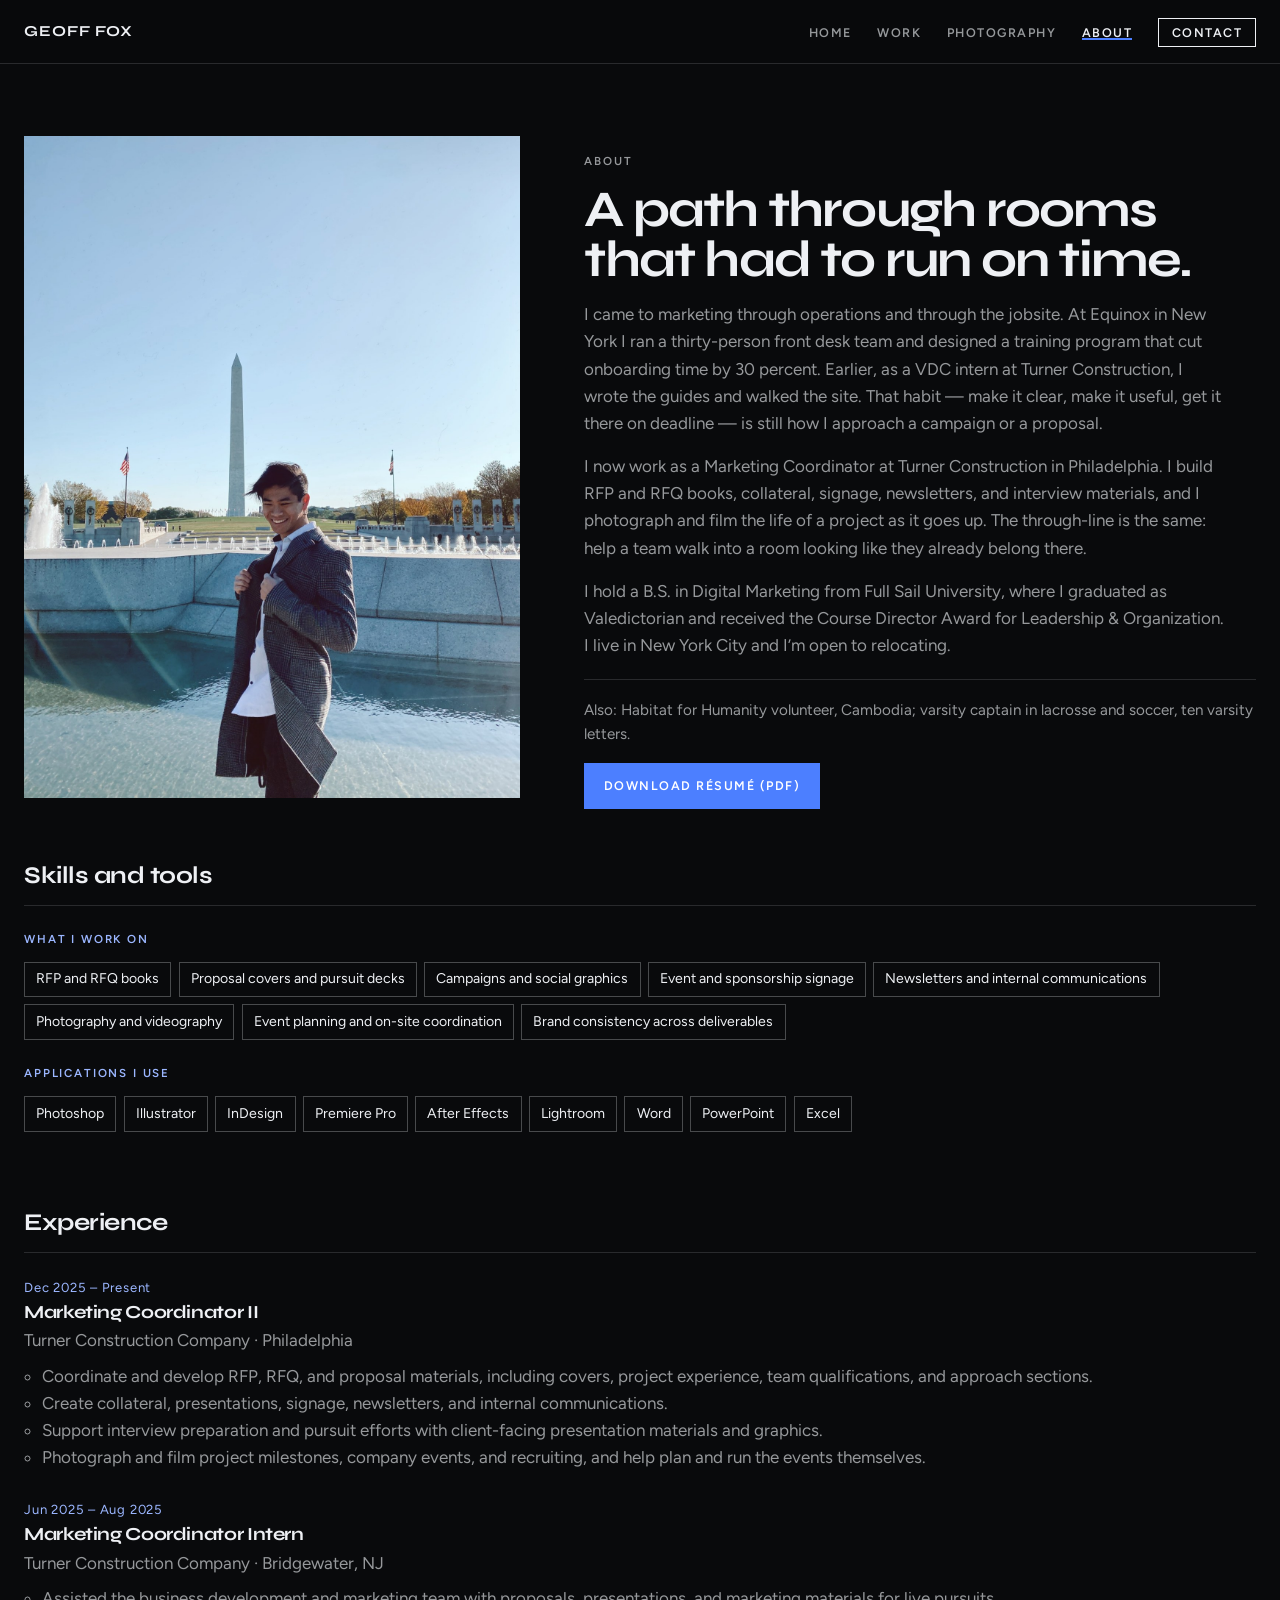
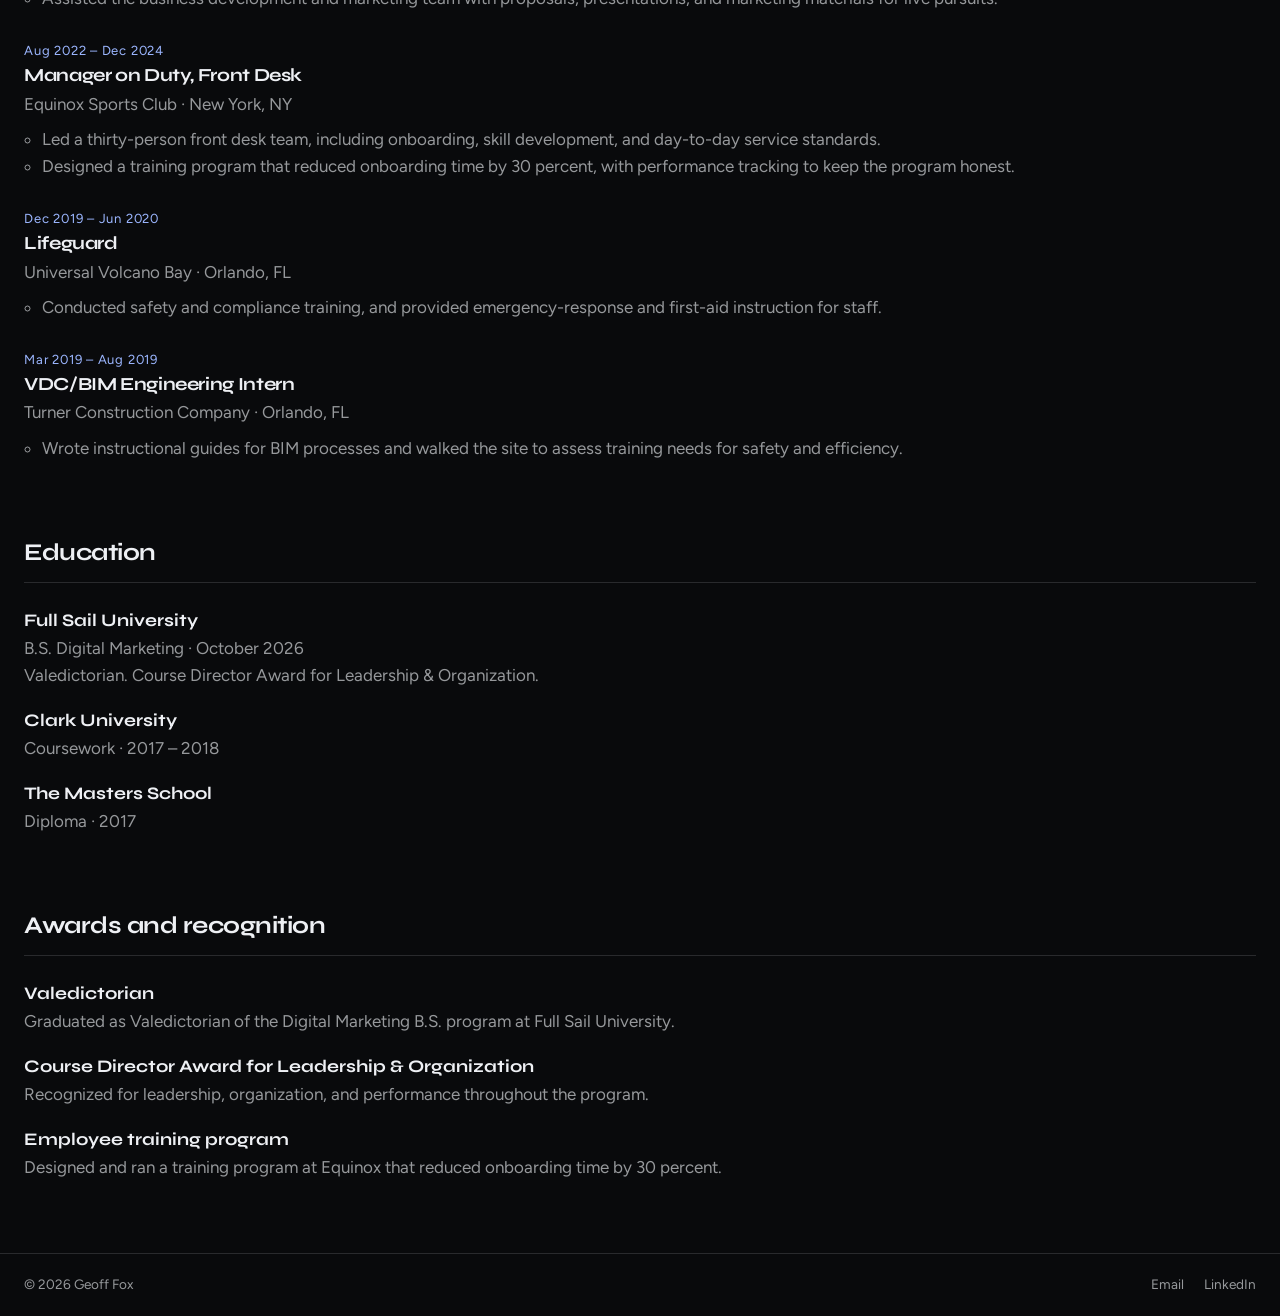
==== about.html @ 32b256e1 "Launch portfolio" ====
<!DOCTYPE html>
<html lang="en">
<head>
  <meta charset="UTF-8">
  <meta name="viewport" content="width=device-width, initial-scale=1.0">
  <meta name="author" content="Geoff Fox">
  <meta name="theme-color" content="#090A0C">
  <meta property="og:type" content="website">
  <meta property="og:image" content="assets/og-image.png">
  <meta property="og:image:width" content="1200">
  <meta property="og:image:height" content="627">
  <meta property="og:locale" content="en_US">
  <meta name="twitter:card" content="summary_large_image">
  <meta name="twitter:image" content="assets/og-image.png">
  <link rel="icon" href="favicon.svg" type="image/svg+xml">
  <link rel="preconnect" href="https://fonts.googleapis.com">
  <link rel="preconnect" href="https://fonts.gstatic.com" crossorigin>
  <link href="https://fonts.googleapis.com/css2?family=Figtree:ital,wght@0,400;0,500;0,600;1,400&family=Syne:wght@500;600;700;800&display=swap" rel="stylesheet">
  <link rel="stylesheet" href="styles.css">
  <title>About — Geoff Fox</title>
  <meta name="description" content="Bio, experience, education, and tools — Geoff Fox, a marketing and brand strategist in New York City, open to relocation.">
  <meta property="og:title" content="About — Geoff Fox">
  <meta property="og:description" content="Bio, experience, education, and tools — Geoff Fox, a marketing and brand strategist in New York City, open to relocation.">
  <meta name="twitter:title" content="About — Geoff Fox">
  <meta name="twitter:description" content="Bio, experience, education, and tools — Geoff Fox, a marketing and brand strategist in New York City, open to relocation.">
</head>
<body data-page="about">
  <a class="skip-link" href="#content">Skip to content</a>
  <header class="mast">
    <nav class="mast__nav" aria-label="Primary">
      <a class="mast__mark" href="index.html">Geoff Fox</a>
      <button class="mast__toggle" type="button" aria-expanded="false" aria-controls="mast-menu" aria-label="Open menu">
        <span></span><span></span>
      </button>
      <ul class="mast__list" id="mast-menu">
        <li><a href="index.html">Home</a></li>
        <li><a href="work.html">Work</a></li>
        <li><a href="photography.html">Photography</a></li>
        <li><a href="about.html" aria-current="page">About</a></li>
        <li><a href="contact.html" class="mast__write">Contact</a></li>
      </ul>
    </nav>
  </header>

  <main id="content">
    <div class="wrap">
      <div class="about__grid" style="padding-top: 4.5rem;">
        <figure class="about__photo reveal">
          <img src="assets/images/geoff-fox-portrait.jpg" alt="Geoff Fox, standing outdoors in a gray coat, smiling in front of the Washington Monument." width="1350" height="1800">
        </figure>
        <div class="about__copy reveal">
          <p class="kicker">About</p>
          <h1>A path through rooms that had to run on time.</h1>
          <p>I came to marketing through operations and through the jobsite. At Equinox in New York I ran a thirty-person front desk team and designed a training program that cut onboarding time by 30 percent. Earlier, as a VDC intern at Turner Construction, I wrote the guides and walked the site. That habit — make it clear, make it useful, get it there on deadline — is still how I approach a campaign or a proposal.</p>
          <p>I now work as a Marketing Coordinator at Turner Construction in Philadelphia. I build RFP and RFQ books, collateral, signage, newsletters, and interview materials, and I photograph and film the life of a project as it goes up. The through-line is the same: help a team walk into a room looking like they already belong there.</p>
          <p>I hold a B.S. in Digital Marketing from Full Sail University, where I graduated as Valedictorian and received the Course Director Award for Leadership &amp; Organization. I live in New York City and I’m open to relocating.</p>
          <ul class="about__aside">
            <li>Also: Habitat for Humanity volunteer, Cambodia; varsity captain in lacrosse and soccer, ten varsity letters.</li>
          </ul>
          <p class="resume-link"><a class="btn btn--solid" href="assets/Geoff-Fox-Resume.pdf" download>Download résumé (PDF)</a></p>
        </div>
      </div>

      <section class="section-block reveal" aria-labelledby="skills-title">
        <h2 id="skills-title">Skills and tools</h2>
        <div id="skills-root" class="skills"></div>
        <div id="tools-root" class="tools" style="margin-top:1.5rem"></div>
      </section>

      <section class="section-block reveal" aria-labelledby="experience-title">
        <h2 id="experience-title">Experience</h2>
        <ol id="experience-root" class="timeline"></ol>
      </section>

      <section class="section-block reveal" aria-labelledby="education-title">
        <h2 id="education-title">Education</h2>
        <ul id="education-root" class="edu-list"></ul>
      </section>

      <section class="section-block reveal" aria-labelledby="awards-title">
        <h2 id="awards-title">Awards and recognition</h2>
        <ul id="awards-root" class="award-list"></ul>
      </section>
    </div>
  </main>

  <footer class="colophon">
    <div class="wrap colophon__row">
      <p>© <span data-year>2026</span> Geoff Fox</p>
      <ul>
        <li><a href="mailto:Foxgeoffbusiness@gmail.com">Email</a></li>
        <li><a href="https://www.linkedin.com/in/geoffrey-fox/" target="_blank" rel="noopener noreferrer">LinkedIn</a></li>
      </ul>
    </div>
  </footer>
  <script src="data.js"></script>
  <script src="site.js"></script>
</body>
</html>
---- styles.css ----
/* Geoff Fox — portfolio v2. Cool gallery dark, Syne + Figtree, cobalt signal. */

:root {
  --void: #090a0c;
  --void-2: #12141a;
  --paper: #eef0f4;
  --paper-dim: rgba(238, 240, 244, 0.62);
  --line: rgba(238, 240, 244, 0.14);
  --line-strong: rgba(238, 240, 244, 0.28);
  --signal: #4c7fff;
  --signal-soft: #9bb6ff;
  --mast-h: 4rem;
  --wrap: 78rem;
  --font-display: "Syne", "Futura", "Trebuchet MS", sans-serif;
  --font-body: "Figtree", "Segoe UI", sans-serif;
  --ease: cubic-bezier(0.22, 1, 0.36, 1);
}

*, *::before, *::after { box-sizing: border-box; margin: 0; padding: 0; }

html {
  scroll-behavior: smooth;
  scroll-padding-top: calc(var(--mast-h) + 0.75rem);
}

body {
  font-family: var(--font-body);
  font-size: 1.0625rem;
  line-height: 1.6;
  color: var(--paper);
  background: var(--void);
  -webkit-font-smoothing: antialiased;
  text-rendering: optimizeLegibility;
  min-height: 100svh;
  display: flex;
  flex-direction: column;
  animation: page-in 0.45s var(--ease) both;
}

main { flex: 1 1 auto; }

@keyframes page-in {
  from { opacity: 0; transform: translateY(8px); }
  to { opacity: 1; transform: none; }
}
html.is-leaving body {
  animation: page-out 0.22s var(--ease) both;
}
@keyframes page-out {
  from { opacity: 1; }
  to { opacity: 0; }
}

img { max-width: 100%; display: block; }
html, body { overflow-x: hidden; }
a { color: inherit; text-underline-offset: 0.18em; }
a:hover { color: var(--signal-soft); }
:focus-visible { outline: 2px solid var(--signal); outline-offset: 3px; }
button, input { font: inherit; color: inherit; }

.skip-link {
  position: absolute;
  left: 1rem;
  top: -4rem;
  z-index: 1000;
  background: var(--paper);
  color: var(--void);
  padding: 0.6rem 1rem;
}
.skip-link:focus { top: 1rem; color: var(--void); }

.wrap {
  width: min(calc(100% - 3rem), var(--wrap));
  margin: 0 auto;
}

/* Masthead */
.mast {
  position: sticky;
  top: 0;
  z-index: 50;
  height: var(--mast-h);
  background: color-mix(in srgb, var(--void) 86%, transparent);
  backdrop-filter: blur(14px);
  -webkit-backdrop-filter: blur(14px);
  border-bottom: 1px solid var(--line);
}
.mast--over-hero {
  position: absolute;
  left: 0; right: 0;
  background: linear-gradient(to bottom, rgba(9,10,12,0.55), transparent);
  border-bottom-color: transparent;
  backdrop-filter: none;
}

.mast__nav {
  width: min(calc(100% - 3rem), var(--wrap));
  margin: 0 auto;
  height: 100%;
  display: flex;
  align-items: center;
  justify-content: space-between;
  gap: 1rem;
}
.mast__mark {
  font-family: var(--font-display);
  font-weight: 700;
  font-size: 0.95rem;
  letter-spacing: 0.06em;
  text-transform: uppercase;
  text-decoration: none;
}
.mast__list {
  display: flex;
  align-items: center;
  gap: 1.6rem;
  list-style: none;
}
.mast__list a {
  text-decoration: none;
  font-size: 0.78rem;
  font-weight: 600;
  letter-spacing: 0.12em;
  text-transform: uppercase;
  color: var(--paper-dim);
}
.mast__list a:hover,
.mast__list a[aria-current="page"] { color: var(--paper); }
.mast__list a[aria-current="page"] { box-shadow: inset 0 -2px 0 var(--signal); }
.mast__write {
  padding: 0.4rem 0.8rem;
  border: 1px solid var(--paper);
  color: var(--paper) !important;
  box-shadow: none !important;
}
.mast__write:hover,
.mast__write[aria-current="page"] {
  background: var(--paper);
  color: var(--void) !important;
}

.mast__toggle {
  display: none;
  width: 2.5rem;
  height: 2.5rem;
  border: 0;
  background: transparent;
  cursor: pointer;
}
.mast__toggle span {
  display: block;
  width: 1.2rem;
  height: 1.5px;
  background: var(--paper);
  margin: 6px auto;
  transition: transform 0.3s var(--ease);
}
.mast__nav.is-open .mast__toggle span:first-child { transform: translateY(3.75px) rotate(45deg); }
.mast__nav.is-open .mast__toggle span:last-child { transform: translateY(-3.75px) rotate(-45deg); }

/* Buttons */
.btn {
  display: inline-flex;
  align-items: center;
  justify-content: center;
  gap: 0.4rem;
  padding: 0.75rem 1.15rem;
  border: 1px solid var(--line-strong);
  text-decoration: none;
  font-size: 0.78rem;
  font-weight: 600;
  letter-spacing: 0.12em;
  text-transform: uppercase;
  cursor: pointer;
  background: transparent;
  color: var(--paper);
}
.btn--solid { background: var(--signal); color: #fff; border-color: var(--signal); }
.btn--solid:hover { background: #3a6af0; color: #fff; }
.btn--line:hover { background: var(--paper); color: var(--void); }

/* Type */
.kicker {
  font-size: 0.72rem;
  font-weight: 600;
  letter-spacing: 0.16em;
  text-transform: uppercase;
  color: var(--signal-soft);
  margin-bottom: 0.9rem;
}
.page-head { padding: 4.5rem 0 3rem; max-width: 42rem; }
.page-head h1,
.hero__copy h1,
.about__copy h1,
.write h1 {
  font-family: var(--font-display);
  font-weight: 700;
  letter-spacing: -0.035em;
  line-height: 0.98;
}
.page-head h1 { font-size: clamp(2.2rem, 4.5vw, 3.6rem); }
.lede {
  margin-top: 1rem;
  color: var(--paper-dim);
  font-size: 1.08rem;
  max-width: 38rem;
}

/* Home hero — typography and portrait never overlap */
.hero {
  position: relative;
  min-height: 100svh;
  overflow: hidden;
  background: var(--void);
  isolation: isolate;
}
.hero__field {
  position: absolute;
  inset: 0;
  z-index: 1;
  overflow: hidden;
  pointer-events: none;
}
.hero__glow {
  position: absolute;
  right: 8%;
  top: 8%;
  width: min(58vw, 46rem);
  height: min(80vh, 48rem);
  background:
    radial-gradient(ellipse at 55% 40%, rgba(76, 127, 255, 0.22), transparent 62%),
    radial-gradient(ellipse at 70% 80%, rgba(76, 127, 255, 0.08), transparent 55%);
  filter: blur(8px);
  z-index: 0;
}
.hero__canvas {
  position: absolute;
  inset: 0;
  width: 100%;
  height: 100%;
  z-index: 1;
  pointer-events: none;
}
.hero__type {
  position: absolute;
  inset: 0;
  z-index: 2;
  pointer-events: none;
  will-change: transform;
}
.hero__wordmark {
  position: absolute;
  left: 50%;
  right: 2.75rem;
  top: 45%;
  transform: translateY(-50%);
  display: flex;
  flex-direction: column;
  align-items: stretch;
  font-family: var(--font-display);
  font-weight: 800;
  /* 5.82em is the measured width of "GEOFF" in Syne 800 at -0.05em */
  font-size: calc((50vw - 2.75rem) / 5.82);
  line-height: 0.76;
  letter-spacing: -0.05em;
  color: rgba(238, 240, 244, 0.94);
  text-transform: uppercase;
  user-select: none;
  white-space: nowrap;
}
.hero__wordmark > span { display: block; width: 100%; }
.hero__wordmark > .hero__fox {
  display: grid;
  grid-template-columns: auto 1fr auto;
  width: 100%;
  letter-spacing: 0;
}
.hero__fox span:nth-child(2) { justify-self: center; }
.hero__marquee {
  position: absolute;
  left: 50%;
  right: -2%;
  top: 71%;
  overflow: hidden;
  font-family: var(--font-display);
  font-weight: 800;
  font-size: clamp(2.2rem, 5.8vw, 5.2rem);
  letter-spacing: 0.12em;
  line-height: 1;
  color: rgba(155, 182, 255, 0.42);
  text-transform: uppercase;
  user-select: none;
}
.hero__marquee-track {
  display: flex;
  align-items: center;
  gap: 0.7em;
  width: max-content;
  animation: hero-marquee 68s linear infinite;
}
.hero__dot { color: rgba(76, 127, 255, 0.7); }
@keyframes hero-marquee {
  from { transform: translateX(0); }
  to { transform: translateX(-50%); }
}
.hero__field::after {
  content: "";
  position: absolute;
  left: 0; right: 0; bottom: 0;
  height: 4.25rem;
  background: linear-gradient(to bottom, transparent 0%, rgba(9, 10, 12, 0.55) 70%, var(--void) 100%);
  z-index: 5;
  pointer-events: none;
}
.hero__subject {
  position: absolute;
  left: calc(50% + (50vw - 2.75rem) / 2);
  right: auto;
  bottom: 0;
  height: 92%;
  transform: translateX(-50%);
  z-index: 3;
  pointer-events: none;
  perspective: 1200px;
}
.hero__subject-shift {
  height: 100%;
  will-change: transform;
  transform-origin: 50% 80%;
}
.hero__subject img {
  height: 100%;
  width: auto;
  max-width: none;
  display: block;
  filter: drop-shadow(0 28px 50px rgba(0, 0, 0, 0.55));
  user-select: none;
  -webkit-user-drag: none;
}
.hero__copy {
  position: relative;
  z-index: 4;
  display: flex;
  flex-direction: column;
  justify-content: center;
  min-height: 100svh;
  padding: calc(var(--mast-h) + 2.5rem) 2rem 4rem max(1.5rem, calc((100vw - var(--wrap)) / 2));
  max-width: 40rem;
  width: min(40rem, 46vw);
}
.hero__copy::before {
  content: "";
  position: absolute;
  inset: 12% -2rem 12% -3rem;
  background: radial-gradient(ellipse at 20% 48%, rgba(9, 10, 12, 0.88), rgba(9, 10, 12, 0.45) 48%, transparent 74%);
  z-index: -1;
  pointer-events: none;
}
.hero__name {
  font-size: 0.72rem;
  font-weight: 600;
  letter-spacing: 0.18em;
  text-transform: uppercase;
  color: var(--signal-soft);
  margin-bottom: 1.15rem;
}
.hero__copy h1 {
  font-size: clamp(2.5rem, 5.2vw, 4.4rem);
  margin-bottom: 1.1rem;
  text-wrap: balance;
}
.hero__role {
  color: var(--paper-dim);
  font-size: 1.05rem;
  margin-bottom: 0.35rem;
}
.hero__where { color: var(--paper-dim); }
.hero__actions { display: flex; flex-wrap: wrap; gap: 0.75rem; margin-top: 1.6rem; }
.hero__hint {
  margin-top: 1.25rem;
  font-size: 0.72rem;
  letter-spacing: 0.12em;
  text-transform: uppercase;
  color: var(--paper-dim);
}
.hero.is-static .hero__canvas { display: none; }
.hero.is-static .hero__hint { display: none; }
.hero.is-static .hero__marquee-track,
.hero.is-static .hero__subject-shift,
.hero.is-static .hero__type {
  animation: none;
  transform: none;
}

/* Intro + featured */
.band { padding: 5rem 0 5.5rem; }
.band--alt { background: var(--void-2); }
.band__head { max-width: 40rem; margin-bottom: 2.5rem; }
.band__head h2 {
  font-family: var(--font-display);
  font-weight: 700;
  font-size: clamp(1.8rem, 3.4vw, 2.7rem);
  letter-spacing: -0.03em;
  line-height: 1.05;
}
.feature-grid {
  display: grid;
  grid-template-columns: repeat(3, minmax(0, 1fr));
  gap: 1.5rem 1.15rem;
}
.feature-grid,
.work-grid,
.work-grid[data-set="floor"],
.work-grid[data-set="circulation"],
.work-grid[data-set="shortlist"] { align-items: start; }
.feature-grid .piece__frame,
.work-grid .piece__frame,
.work-grid[data-set="floor"] .piece__frame,
.work-grid[data-set="circulation"] .piece__frame,
.work-grid[data-set="shortlist"] .piece__frame {
  aspect-ratio: auto;
  background: #111;
}
.feature-grid .piece__frame img,
.work-grid .piece__frame img {
  width: 100%;
  height: auto;
  max-height: 42rem;
  object-fit: contain;
}
.band__more { margin-top: 2.25rem; }

/* Work filters + grid */
.filters {
  display: flex;
  flex-wrap: wrap;
  gap: 0.5rem;
  margin: 0 0 2.25rem;
}
.filter {
  padding: 0.5rem 0.9rem;
  border: 1px solid var(--line);
  background: transparent;
  color: var(--paper-dim);
  font-size: 0.78rem;
  font-weight: 600;
  letter-spacing: 0.1em;
  text-transform: uppercase;
  cursor: pointer;
}
.filter:hover,
.filter.is-active {
  color: var(--paper);
  border-color: var(--paper);
}
.filter.is-active { background: rgba(76, 127, 255, 0.14); border-color: var(--signal); }
.filter-blurb {
  color: var(--paper-dim);
  margin: -1.25rem 0 2rem;
  max-width: 40rem;
}
.work-grid {
  display: grid;
  grid-template-columns: repeat(3, minmax(0, 1fr));
  gap: 1.75rem 1.15rem;
  padding-bottom: 5rem;
}
.work-grid[data-set="shortlist"] { grid-template-columns: repeat(4, minmax(0, 1fr)); }

/* Pieces */
.piece {
  display: block;
  width: 100%;
  max-width: 100%;
  min-width: 0;
  border: 0;
  padding: 0;
  background: transparent;
  color: inherit;
  text-align: left;
  cursor: pointer;
  text-decoration: none;
}
.piece__frame {
  position: relative;
  background: #111;
  overflow: hidden;
  aspect-ratio: 4 / 5;
  min-width: 0;
}
.piece__frame img {
  width: 100%;
  height: 100%;
  object-fit: cover;
  transition: transform 0.7s var(--ease);
}
.work-grid[data-set="floor"] .piece__frame,
.work-grid[data-set="circulation"] .piece__frame { aspect-ratio: 16 / 11; }
.work-grid[data-set="shortlist"] .piece__frame { aspect-ratio: 3 / 4; }
.work-grid[data-set="shortlist"] .piece__frame img,
.work-grid[data-set="circulation"] .piece__frame img { object-fit: contain; background: #111; }
.piece:hover .piece__frame img,
.piece:focus-visible .piece__frame img { transform: scale(1.03); }
.piece__label { padding: 0.8rem 0 0.2rem; }
.piece__label h3 {
  font-family: var(--font-display);
  font-weight: 600;
  font-size: 1.15rem;
  letter-spacing: -0.02em;
}
.piece__label p,
.piece__note {
  color: var(--paper-dim);
  font-size: 0.88rem;
  margin-top: 0.15rem;
}
.piece__note {
  font-size: 0.72rem;
  letter-spacing: 0.1em;
  text-transform: uppercase;
  color: var(--signal-soft);
  margin-bottom: 0.15rem;
}

/* Project page */
.project { padding: 3rem 0 5rem; }
.project__back {
  display: inline-block;
  margin-bottom: 1.5rem;
  font-size: 0.78rem;
  font-weight: 600;
  letter-spacing: 0.12em;
  text-transform: uppercase;
  text-decoration: none;
  color: var(--paper-dim);
}
.project__stage {
  background: #0e1014;
  display: flex;
  justify-content: center;
  align-items: center;
  min-height: 40vh;
  margin-bottom: 2rem;
}
.project__stage img {
  max-height: min(78vh, 920px);
  width: auto;
  max-width: 100%;
  object-fit: contain;
}
.project__meta { max-width: 40rem; }
.project__meta h1 {
  font-family: var(--font-display);
  font-weight: 700;
  font-size: clamp(1.8rem, 3.5vw, 2.8rem);
  letter-spacing: -0.03em;
  margin: 0.4rem 0 1rem;
}
.project__nav {
  display: flex;
  justify-content: space-between;
  gap: 1rem;
  margin-top: 2.5rem;
  padding-top: 1.5rem;
  border-top: 1px solid var(--line);
}
.project__missing { padding: 6rem 0; }

/* Photography */
.photo-grid {
  columns: 3;
  column-gap: 1.15rem;
  padding-bottom: 5rem;
}
.photo-grid .piece { break-inside: avoid; margin-bottom: 1.15rem; display: inline-block; }
.photo-grid .piece__frame { aspect-ratio: auto; }
.photo-grid .piece__frame img { height: auto; object-fit: contain; }
.photo-empty {
  border: 1px solid var(--line);
  padding: 3.5rem 1.5rem;
  text-align: center;
  color: var(--paper-dim);
  margin-bottom: 5rem;
}
.photo-empty h2 {
  font-family: var(--font-display);
  color: var(--paper);
  font-size: 1.6rem;
  letter-spacing: -0.02em;
  margin-bottom: 0.6rem;
}

/* About */
.about__grid {
  display: grid;
  grid-template-columns: minmax(0, 0.85fr) minmax(0, 1.15fr);
  gap: 4rem;
  align-items: start;
  padding-bottom: 3rem;
}
.about__photo { overflow: hidden; background: #111; }
.about__photo img {
  width: 100%;
  height: 100%;
  max-height: 42rem;
  object-fit: cover;
  object-position: 50% 58%;
}
.about__copy p { margin-top: 1rem; color: var(--paper-dim); max-width: 40rem; }
.about__copy h1 { font-size: clamp(2rem, 4vw, 3.2rem); margin-bottom: 0.4rem; }
.about__aside {
  margin-top: 1.25rem;
  padding-top: 1.1rem;
  border-top: 1px solid var(--line);
  list-style: none;
  color: var(--paper-dim);
  font-size: 0.95rem;
}
.resume-link { margin-top: 1.75rem; }

.section-block { padding: 0 0 4.5rem; }
.section-block h2 {
  font-family: var(--font-display);
  font-size: 1.5rem;
  letter-spacing: -0.02em;
  margin-bottom: 1.5rem;
  padding-bottom: 0.6rem;
  border-bottom: 1px solid var(--line);
}
.timeline { list-style: none; display: grid; gap: 1.75rem; }
.timeline h3 {
  font-family: var(--font-display);
  font-size: 1.15rem;
  letter-spacing: -0.02em;
}
.timeline .when { color: var(--signal-soft); font-size: 0.82rem; letter-spacing: 0.06em; }
.timeline .org { color: var(--paper-dim); }
.timeline ul { margin: 0.5rem 0 0 1.1rem; color: var(--paper-dim); }
.award-list, .edu-list { list-style: none; display: grid; gap: 1.1rem; }
.award-list h3, .edu-list h3 { font-family: var(--font-display); font-size: 1.1rem; }
.award-list p, .edu-list p { color: var(--paper-dim); }

.tools h3, .skills h3 {
  font-size: 0.72rem;
  font-weight: 600;
  letter-spacing: 0.16em;
  text-transform: uppercase;
  color: var(--signal-soft);
  margin: 0 0 0.85rem;
}
.tools__pills, .skills__pills {
  display: flex;
  flex-wrap: wrap;
  gap: 0.45rem;
  list-style: none;
}
.tools__pills li, .skills__pills li {
  padding: 0.35rem 0.7rem;
  border: 1px solid var(--line-strong);
  font-size: 0.88rem;
}

/* Contact */
.write { padding: 6rem 0 7rem; }
.write h1 { font-size: clamp(2.2rem, 5vw, 4rem); max-width: 16ch; margin-bottom: 1rem; }
.write__lede { color: var(--paper-dim); max-width: 32rem; }
.write__mail {
  display: inline-block;
  margin-top: 2.25rem;
  font-family: var(--font-display);
  font-size: clamp(1.4rem, 3.6vw, 2.4rem);
  font-weight: 600;
  letter-spacing: -0.03em;
  text-decoration: none;
  border-bottom: 1px solid var(--line-strong);
  padding-bottom: 0.15rem;
  overflow-wrap: anywhere;
}
.write__mail:hover { color: var(--signal-soft); border-bottom-color: var(--signal-soft); }
.write__also { margin-top: 1.25rem; }
.write__also a {
  font-size: 0.78rem;
  font-weight: 600;
  letter-spacing: 0.12em;
  text-transform: uppercase;
  text-decoration: none;
}

/* Footer */
.colophon {
  border-top: 1px solid var(--line);
  padding: 1.25rem 0;
  font-size: 0.85rem;
  color: var(--paper-dim);
}
.colophon__row {
  display: flex;
  justify-content: space-between;
  gap: 1rem;
  align-items: center;
  flex-wrap: wrap;
}
.colophon ul { display: flex; gap: 1.25rem; list-style: none; }
.colophon a { text-decoration: none; }

/* Lightbox */
body.lightbox-open { overflow: hidden; }
.lightbox[hidden] { display: none; }
.lightbox {
  position: fixed;
  inset: 0;
  z-index: 80;
}
.lightbox__backdrop {
  position: absolute;
  inset: 0;
  background: rgba(5,6,8,0.86);
}
.lightbox__dialog {
  position: relative;
  z-index: 1;
  height: 100%;
  display: grid;
  grid-template-columns: auto 1fr auto;
  align-items: center;
  padding: 3.5rem 1rem 2rem;
  gap: 0.5rem;
}
.lightbox__media { display: flex; justify-content: center; }
.lightbox__media img {
  max-height: calc(100vh - 11rem);
  width: auto;
  max-width: 100%;
  object-fit: contain;
}
.lightbox__caption { margin-top: 0.9rem; text-align: center; }
.lightbox__set {
  font-size: 0.72rem;
  letter-spacing: 0.14em;
  text-transform: uppercase;
  color: var(--signal-soft);
}
.lightbox__title {
  font-family: var(--font-display);
  font-size: 1.35rem;
  letter-spacing: -0.02em;
}
.lightbox__desc { color: var(--paper-dim); font-size: 0.95rem; }
.lightbox__close, .lightbox__prev, .lightbox__next {
  border: 0;
  background: transparent;
  color: var(--paper);
  cursor: pointer;
  font-size: 2rem;
  line-height: 1;
  width: 2.75rem;
  height: 2.75rem;
}
.lightbox__close { position: absolute; top: 0.7rem; right: 0.8rem; }

.reveal { opacity: 0; transform: translateY(12px); transition: opacity 0.6s var(--ease), transform 0.6s var(--ease); }
.reveal.is-visible { opacity: 1; transform: none; }

@media (max-width: 980px) {
  .hero { min-height: 0; display: flex; flex-direction: column; }
  .hero__field {
    position: relative;
    height: min(72svh, 40rem);
    min-height: 26rem;
  }
  .hero__wordmark {
    left: 1rem;
    right: 1rem;
    top: 46%;
    font-size: calc((100vw - 2rem) / 5.82);
  }
  .hero__marquee { left: -5%; right: -5%; top: 76%; font-size: clamp(1.8rem, 9vw, 3.2rem); }
  .hero__subject {
    right: auto;
    left: 50%;
    top: calc(var(--mast-h) - 0.35rem);
    bottom: 0;
    height: auto;
    transform: translateX(-50%);
  }
  .hero__copy {
    min-height: 0;
    width: 100%;
    max-width: none;
    padding: 1.75rem 1.5rem 3.25rem;
  }
  .hero__copy::before { display: none; }
  .feature-grid, .work-grid, .work-grid[data-set="shortlist"], .about__grid { grid-template-columns: 1fr 1fr; }
  .photo-grid { columns: 2; }
}

@media (max-width: 760px) {
  .wrap, .mast__nav { width: min(calc(100% - 1.75rem), var(--wrap)); }
  .mast__toggle { display: block; }
  .mast__list {
    position: fixed;
    inset: var(--mast-h) 0 0 0;
    background: var(--void);
    flex-direction: column;
    justify-content: center;
    gap: 1.4rem;
    opacity: 0;
    visibility: hidden;
    pointer-events: none;
    transition: opacity 0.3s var(--ease);
  }
  .mast__nav.is-open .mast__list { opacity: 1; visibility: visible; pointer-events: auto; }
  .mast__list a { font-size: 1.1rem; }
  .mast { backdrop-filter: none; background: color-mix(in srgb, var(--void) 92%, transparent); }
  .feature-grid, .work-grid, .work-grid[data-set="shortlist"], .about__grid { grid-template-columns: 1fr; }
  .photo-grid { columns: 1; }
  .hero__field { height: min(68svh, 32rem); min-height: 22rem; }
  .hero__wordmark { font-size: calc((100vw - 1.7rem) / 5.82); }
  .lightbox__dialog { grid-template-columns: 1fr; padding: 3.5rem 0.6rem 1rem; }
  .lightbox__prev, .lightbox__next { position: absolute; bottom: 0.3rem; }
  .lightbox__prev { left: 0.4rem; }
  .lightbox__next { right: 0.4rem; }
  .page-head, .band, .write { padding-left: 0; padding-right: 0; }
}

@media (prefers-reduced-motion: reduce) {
  html { scroll-behavior: auto; }
  body, html.is-leaving body { animation: none !important; }
  .reveal, .piece__frame img, .mast__list, .mast__toggle span,
  .hero__frame, .hero__marquee-track, .hero__subject-shift, .hero__type {
    animation: none !important;
    transition: none !important;
    opacity: 1 !important;
    transform: none !important;
  }
}
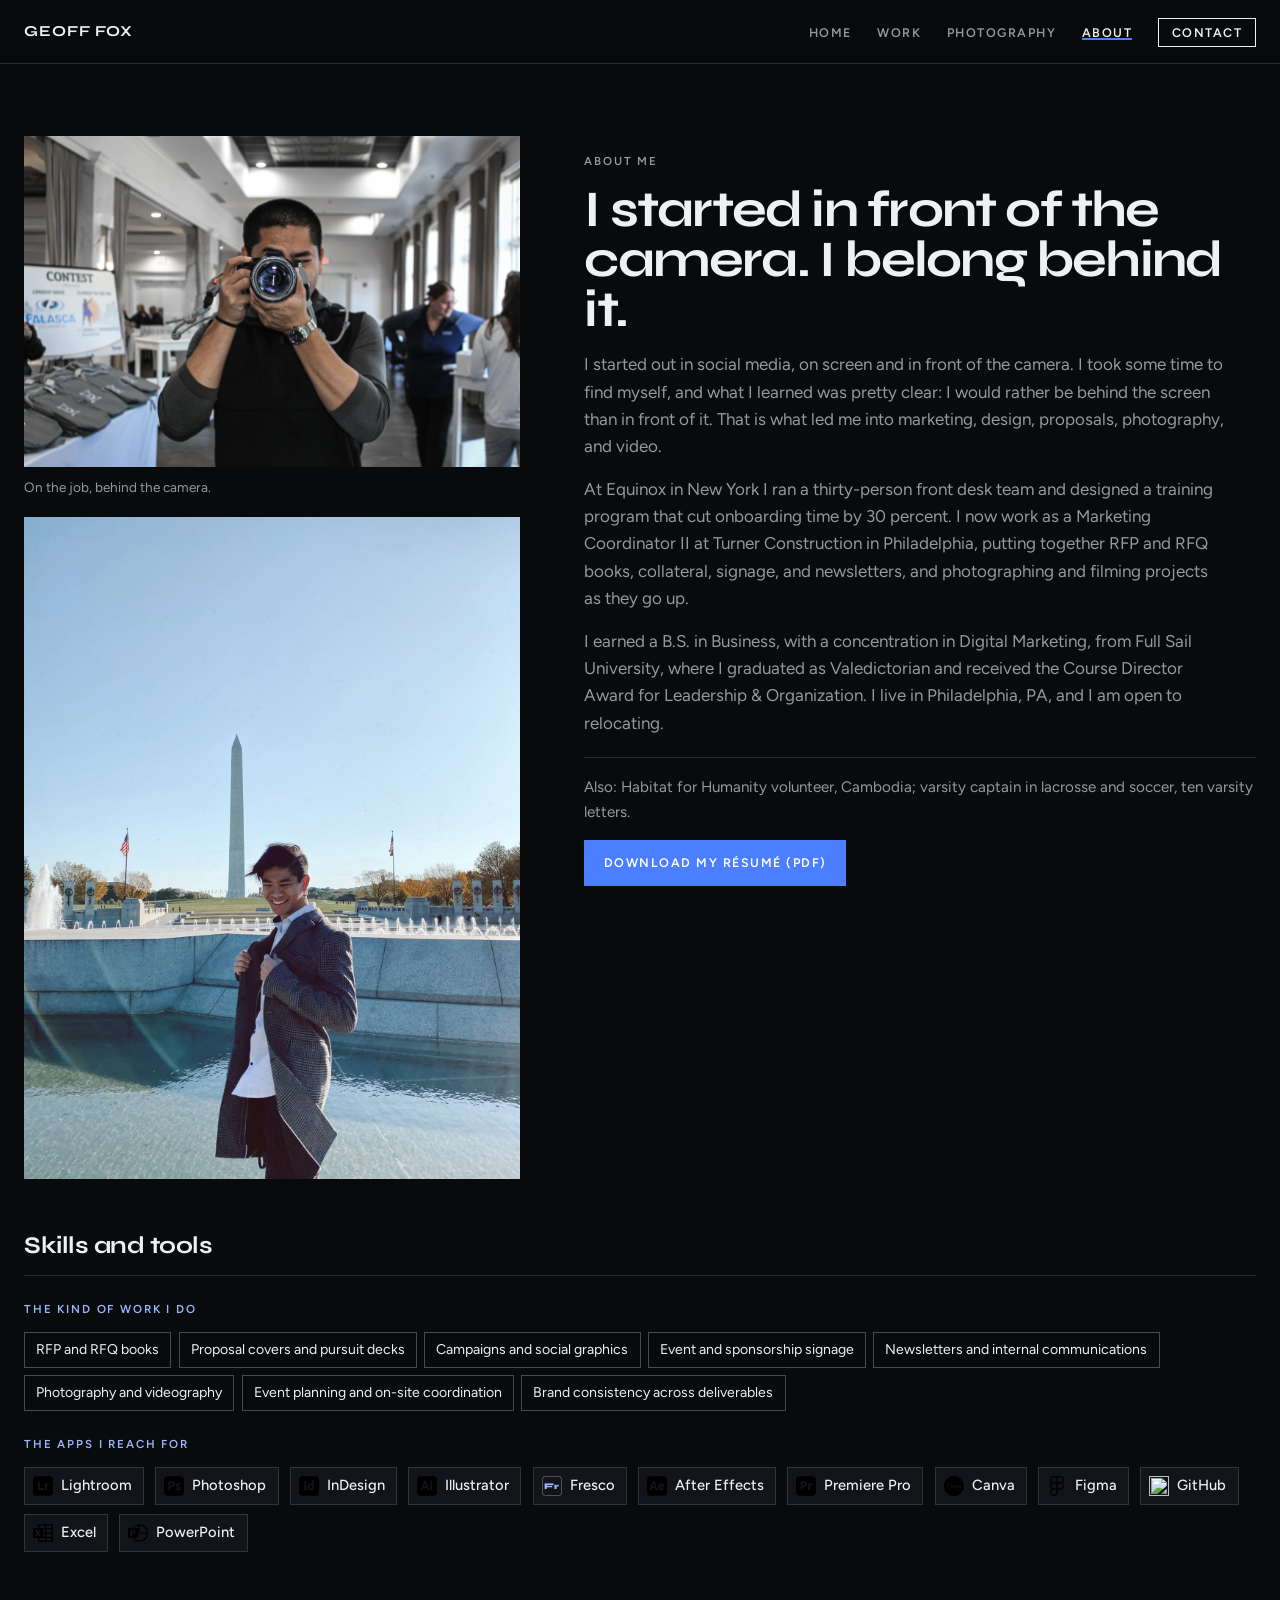
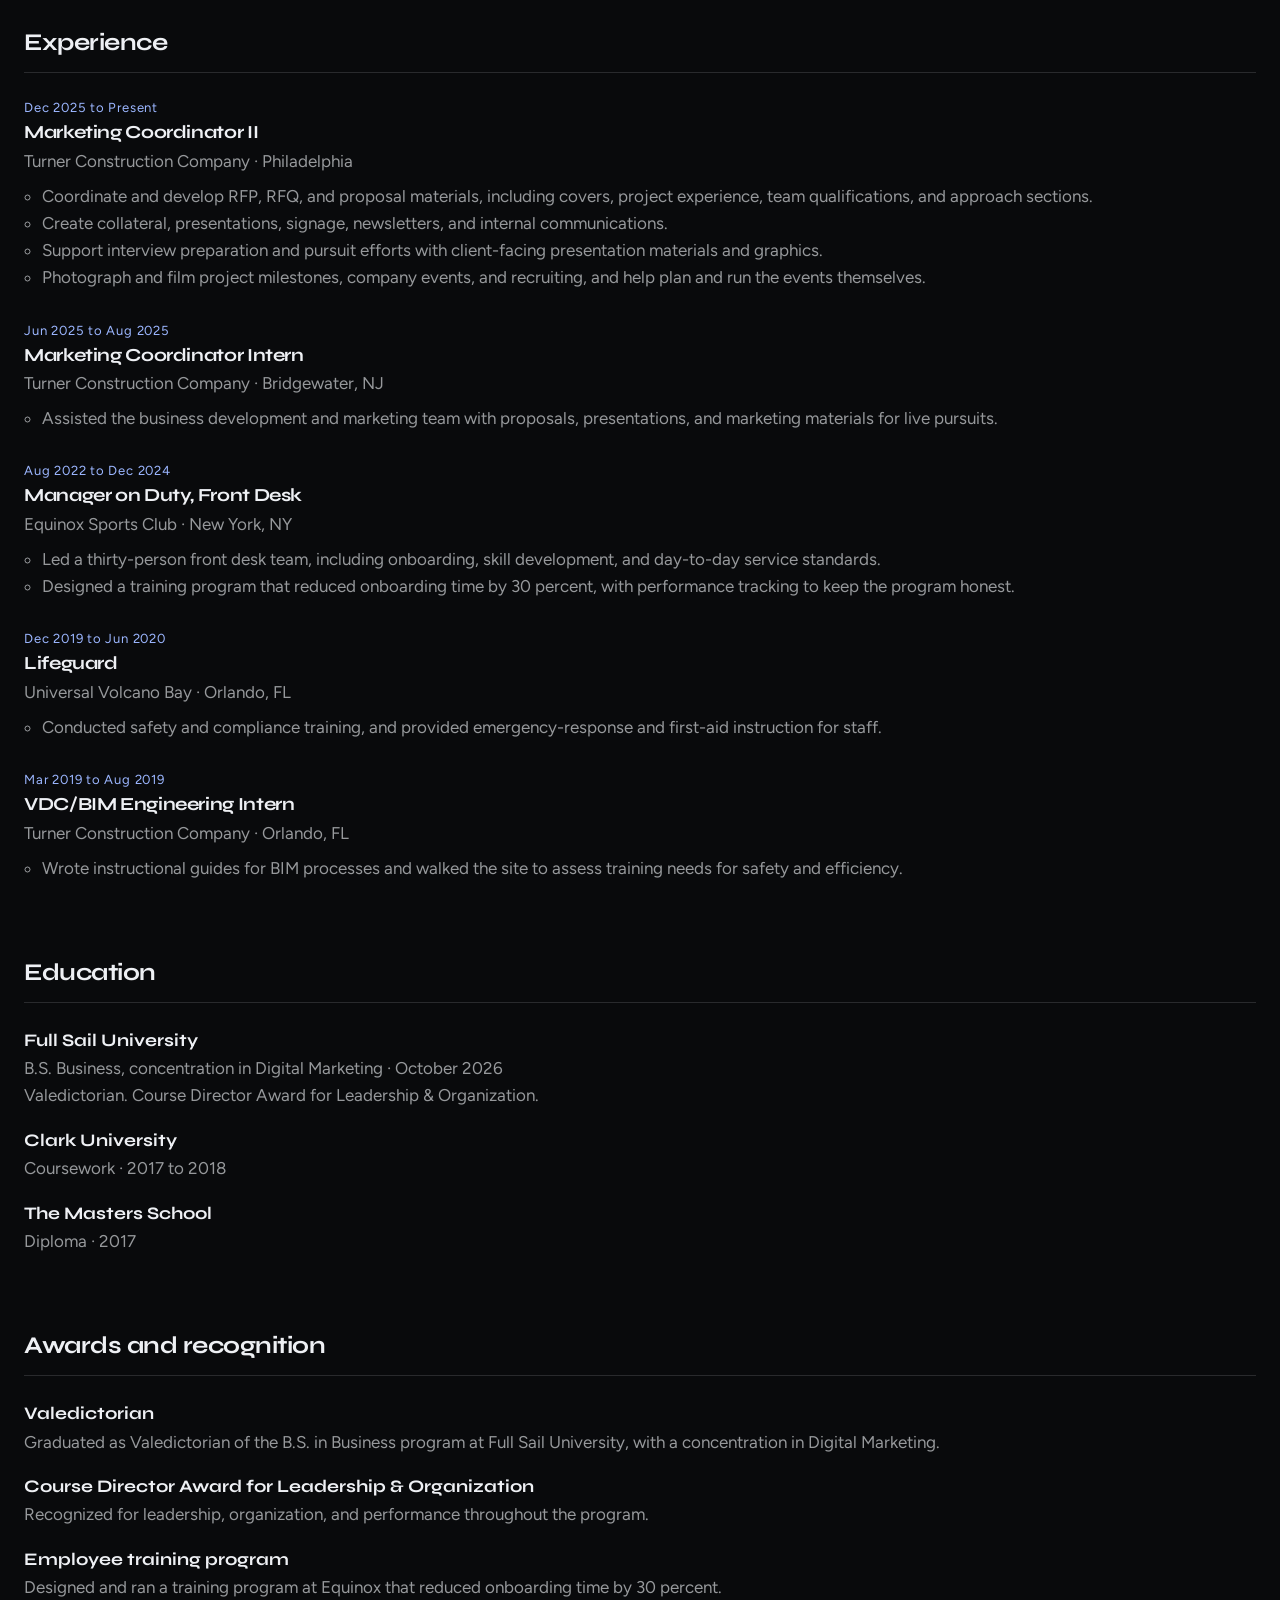
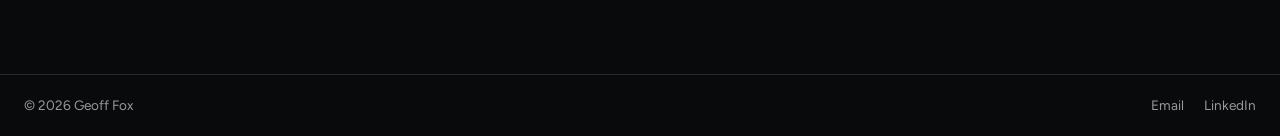
==== commit f6e4c6cd: "Home marquees, About story, Philadelphia, new photos, degree update, resume refresh" ====
--- a/about.html
+++ b/about.html
@@ -6,23 +6,25 @@
   <meta name="author" content="Geoff Fox">
   <meta name="theme-color" content="#090A0C">
   <meta property="og:type" content="website">
-  <meta property="og:image" content="assets/og-image.png">
+  <meta property="og:image" content="https://geoffcfox.github.io/assets/og-image.png">
+  <meta property="og:url" content="https://geoffcfox.github.io/about.html">
+  <link rel="canonical" href="https://geoffcfox.github.io/about.html">
   <meta property="og:image:width" content="1200">
   <meta property="og:image:height" content="627">
   <meta property="og:locale" content="en_US">
   <meta name="twitter:card" content="summary_large_image">
-  <meta name="twitter:image" content="assets/og-image.png">
+  <meta name="twitter:image" content="https://geoffcfox.github.io/assets/og-image.png">
   <link rel="icon" href="favicon.svg" type="image/svg+xml">
   <link rel="preconnect" href="https://fonts.googleapis.com">
   <link rel="preconnect" href="https://fonts.gstatic.com" crossorigin>
   <link href="https://fonts.googleapis.com/css2?family=Figtree:ital,wght@0,400;0,500;0,600;1,400&family=Syne:wght@500;600;700;800&display=swap" rel="stylesheet">
   <link rel="stylesheet" href="styles.css">
-  <title>About — Geoff Fox</title>
-  <meta name="description" content="Bio, experience, education, and tools — Geoff Fox, a marketing and brand strategist in New York City, open to relocation.">
-  <meta property="og:title" content="About — Geoff Fox">
-  <meta property="og:description" content="Bio, experience, education, and tools — Geoff Fox, a marketing and brand strategist in New York City, open to relocation.">
-  <meta name="twitter:title" content="About — Geoff Fox">
-  <meta name="twitter:description" content="Bio, experience, education, and tools — Geoff Fox, a marketing and brand strategist in New York City, open to relocation.">
+  <title>About me · Geoff Fox</title>
+  <meta name="description" content="I started in front of the camera and found I belong behind it. I am Geoff Fox, a marketing and brand strategist in Philadelphia, PA, open to relocation.">
+  <meta property="og:title" content="About me · Geoff Fox">
+  <meta property="og:description" content="I started in front of the camera and found I belong behind it. I am Geoff Fox, a marketing and brand strategist in Philadelphia, PA, open to relocation.">
+  <meta name="twitter:title" content="About me · Geoff Fox">
+  <meta name="twitter:description" content="I started in front of the camera and found I belong behind it. I am Geoff Fox, a marketing and brand strategist in Philadelphia, PA, open to relocation.">
 </head>
 <body data-page="about">
   <a class="skip-link" href="#content">Skip to content</a>
@@ -45,19 +47,28 @@
   <main id="content">
     <div class="wrap">
       <div class="about__grid" style="padding-top: 4.5rem;">
-        <figure class="about__photo reveal">
-          <img src="assets/images/geoff-fox-portrait.jpg" alt="Geoff Fox, standing outdoors in a gray coat, smiling in front of the Washington Monument." width="1350" height="1800">
-        </figure>
+        <div class="about__photos reveal">
+          <figure class="about__photo about__photo--camera">
+            <picture>
+              <source type="image/webp" srcset="assets/images/geoff-behind-camera.webp">
+              <img src="assets/images/geoff-behind-camera.jpg" alt="Geoff Fox holding a camera up to his face at an event." width="2000" height="1333">
+            </picture>
+            <figcaption>On the job, behind the camera.</figcaption>
+          </figure>
+          <figure class="about__photo">
+            <img src="assets/images/geoff-fox-portrait.jpg" alt="Geoff Fox, standing outdoors in a gray coat, smiling in front of the Washington Monument." width="1350" height="1800">
+          </figure>
+        </div>
         <div class="about__copy reveal">
-          <p class="kicker">About</p>
-          <h1>A path through rooms that had to run on time.</h1>
-          <p>I came to marketing through operations and through the jobsite. At Equinox in New York I ran a thirty-person front desk team and designed a training program that cut onboarding time by 30 percent. Earlier, as a VDC intern at Turner Construction, I wrote the guides and walked the site. That habit — make it clear, make it useful, get it there on deadline — is still how I approach a campaign or a proposal.</p>
-          <p>I now work as a Marketing Coordinator at Turner Construction in Philadelphia. I build RFP and RFQ books, collateral, signage, newsletters, and interview materials, and I photograph and film the life of a project as it goes up. The through-line is the same: help a team walk into a room looking like they already belong there.</p>
-          <p>I hold a B.S. in Digital Marketing from Full Sail University, where I graduated as Valedictorian and received the Course Director Award for Leadership &amp; Organization. I live in New York City and I’m open to relocating.</p>
+          <p class="kicker">About me</p>
+          <h1>I started in front of the camera. I belong behind it.</h1>
+          <p>I started out in social media, on screen and in front of the camera. I took some time to find myself, and what I learned was pretty clear: I would rather be behind the screen than in front of it. That is what led me into marketing, design, proposals, photography, and video.</p>
+          <p>At Equinox in New York I ran a thirty-person front desk team and designed a training program that cut onboarding time by 30 percent. I now work as a Marketing Coordinator II at Turner Construction in Philadelphia, putting together RFP and RFQ books, collateral, signage, and newsletters, and photographing and filming projects as they go up.</p>
+          <p>I earned a B.S. in Business, with a concentration in Digital Marketing, from Full Sail University, where I graduated as Valedictorian and received the Course Director Award for Leadership &amp; Organization. I live in Philadelphia, PA, and I am open to relocating.</p>
           <ul class="about__aside">
             <li>Also: Habitat for Humanity volunteer, Cambodia; varsity captain in lacrosse and soccer, ten varsity letters.</li>
           </ul>
-          <p class="resume-link"><a class="btn btn--solid" href="assets/Geoff-Fox-Resume.pdf" download>Download résumé (PDF)</a></p>
+          <p class="resume-link"><a class="btn btn--solid" href="assets/Geoff-Fox-Resume.pdf" download>Download my résumé (PDF)</a></p>
         </div>
       </div>
 
--- a/styles.css
+++ b/styles.css
@@ -1,4 +1,4 @@
-/* Geoff Fox — portfolio v2. Cool gallery dark, Syne + Figtree, cobalt signal. */
+/* Geoff Fox portfolio. Cool gallery dark, Syne + Figtree, cobalt signal. */
 
 :root {
   --void: #090a0c;
@@ -206,7 +206,7 @@
   max-width: 38rem;
 }
 
-/* Home hero — typography and portrait never overlap */
+/* Home hero: typography and portrait never overlap */
 .hero {
   position: relative;
   min-height: 100svh;
@@ -568,13 +568,219 @@
 
 /* Photography */
 .photo-grid {
-  columns: 3;
-  column-gap: 1.15rem;
+  display: grid;
+  grid-template-columns: repeat(12, 1fr);
+  gap: 1.15rem;
   padding-bottom: 5rem;
-}
-.photo-grid .piece { break-inside: avoid; margin-bottom: 1.15rem; display: inline-block; }
+  align-items: start;
+}
+.photo-grid .piece { margin: 0; width: 100%; display: block; text-align: left; }
+.photo-grid .piece--span-4 { grid-column: span 4; }
+.photo-grid .piece--span-6 { grid-column: span 6; }
+.photo-grid .piece--span-8 { grid-column: span 8; }
+.photo-grid .piece--span-12 { grid-column: span 12; }
 .photo-grid .piece__frame { aspect-ratio: auto; }
-.photo-grid .piece__frame img { height: auto; object-fit: contain; }
+.photo-grid .piece__frame img,
+.photo-grid .piece__frame picture { width: 100%; height: auto; display: block; object-fit: contain; }
+.photo-feature {
+  display: grid;
+  grid-template-columns: 1fr 1fr;
+  gap: 1.15rem;
+  align-items: start;
+}
+.photo-feature .piece__frame {
+  aspect-ratio: auto;
+  height: auto;
+  background: transparent;
+}
+.photo-feature .piece__frame img,
+.photo-feature .piece__frame picture {
+  width: 100%;
+  height: auto;
+  display: block;
+  object-fit: contain;
+}
+
+/* Home tools marquee */
+.apps-marquee {
+  border-top: 1px solid var(--line);
+  border-bottom: 1px solid var(--line);
+  background: var(--void-2);
+  padding: 1rem 0;
+  overflow: hidden;
+}
+.apps-marquee__inner {
+  width: min(calc(100% - 3rem), var(--wrap));
+  margin: 0 auto;
+}
+.apps-marquee__label {
+  font-size: 0.72rem;
+  font-weight: 600;
+  letter-spacing: 0.16em;
+  text-transform: uppercase;
+  color: var(--signal-soft);
+  margin-bottom: 0.7rem;
+}
+.apps-marquee__viewport { overflow: hidden; }
+.apps-marquee__track {
+  display: flex;
+  width: max-content;
+  animation: apps-marquee 42s linear infinite;
+}
+.apps-marquee:hover .apps-marquee__track,
+.apps-marquee:focus-within .apps-marquee__track {
+  animation-play-state: paused;
+}
+.apps-marquee__set {
+  display: flex;
+  align-items: center;
+  gap: 1.75rem;
+  padding-right: 1.75rem;
+}
+.apps-item {
+  display: inline-flex;
+  align-items: center;
+  gap: 0.5rem;
+  white-space: nowrap;
+  color: var(--paper);
+  font-size: 0.92rem;
+  font-weight: 500;
+}
+.apps-item__icon {
+  width: 1.25rem;
+  height: 1.25rem;
+  display: block;
+  color: var(--signal-soft);
+  flex: 0 0 auto;
+}
+.apps-item__badge {
+  display: inline-flex;
+  align-items: center;
+  justify-content: center;
+  width: 1.25rem;
+  height: 1.25rem;
+  border: 1px solid var(--line-strong);
+  border-radius: 0.2rem;
+  font-family: var(--font-display);
+  font-size: 0.55rem;
+  font-weight: 800;
+  letter-spacing: 0.02em;
+  color: var(--signal-soft);
+  flex: 0 0 auto;
+}
+@keyframes apps-marquee {
+  from { transform: translateX(0); }
+  to { transform: translateX(-50%); }
+}
+
+/* Additional Home tickers */
+.ticker {
+  overflow: hidden;
+  padding: 1rem 0;
+}
+.ticker__label {
+  width: min(calc(100% - 3rem), var(--wrap));
+  margin: 0 auto 0.65rem;
+  font-size: 0.72rem;
+  font-weight: 600;
+  letter-spacing: 0.16em;
+  text-transform: uppercase;
+  color: var(--signal-soft);
+}
+.ticker__viewport { overflow: hidden; }
+.ticker__track {
+  display: flex;
+  flex-wrap: nowrap;
+  width: max-content;
+  animation: ticker 46s linear infinite;
+}
+.ticker--services .ticker__track { animation-direction: reverse; animation-duration: 52s; }
+.ticker--outline .ticker__track { animation-duration: 70s; }
+.ticker:hover .ticker__track,
+.ticker:focus-within .ticker__track { animation-play-state: paused; }
+.ticker__set {
+  display: flex;
+  flex-wrap: nowrap;
+  align-items: center;
+  flex-shrink: 0;
+}
+.ticker__item { white-space: nowrap; }
+.ticker__dot {
+  display: inline-flex;
+  align-items: center;
+  justify-content: center;
+  padding: 0 1.05rem;
+  color: var(--signal);
+  font-weight: 700;
+  line-height: 1;
+}
+
+.ticker--services {
+  border-top: 1px solid var(--line);
+  border-bottom: 1px solid var(--line);
+  background: var(--void);
+  padding: 1.15rem 0 1.25rem;
+}
+.ticker--services .ticker__item {
+  font-family: var(--font-display);
+  font-weight: 700;
+  font-size: clamp(1.05rem, 2.1vw, 1.55rem);
+  letter-spacing: -0.03em;
+}
+
+.ticker--place {
+  position: relative;
+  padding: 2.1rem 0;
+  background: var(--void-2);
+  overflow: hidden;
+}
+.ticker--place .ticker__viewport {
+  transform: rotate(-3deg);
+  margin: 0 -5vw;
+  padding: 0.85rem 0;
+  border-top: 1px solid color-mix(in srgb, var(--signal) 70%, transparent);
+  border-bottom: 1px solid color-mix(in srgb, var(--signal) 70%, transparent);
+  background: color-mix(in srgb, var(--signal) 12%, var(--void));
+}
+.ticker--place .ticker__item {
+  font-family: var(--font-display);
+  font-weight: 800;
+  font-size: clamp(1.05rem, 3vw, 1.85rem);
+  letter-spacing: -0.03em;
+  text-transform: uppercase;
+  color: var(--signal-soft);
+}
+.ticker--place .ticker__set { padding-inline: clamp(3.25rem, 8vw, 7rem); }
+.ticker--place .ticker__dot { color: var(--paper); padding: 0 1.2rem; }
+.ticker--place .ticker__track { animation-duration: 36s; }
+
+.ticker--outline {
+  padding: 1.5rem 0 1.85rem;
+  background: var(--void);
+  border-top: 1px solid var(--line);
+}
+.ticker--outline .ticker__item {
+  font-family: var(--font-display);
+  font-weight: 800;
+  font-size: clamp(2rem, 6.5vw, 5.25rem);
+  line-height: 1;
+  letter-spacing: -0.05em;
+  text-transform: uppercase;
+  color: transparent;
+  -webkit-text-stroke: 1px rgba(238, 240, 244, 0.7);
+}
+.ticker--outline .ticker__dot {
+  font-size: clamp(1.4rem, 4vw, 3rem);
+  color: var(--signal);
+  padding: 0 1.15rem;
+  -webkit-text-stroke: 0;
+}
+
+@keyframes ticker {
+  from { transform: translateX(0); }
+  to { transform: translateX(-50%); }
+}
+
 .photo-empty {
   border: 1px solid var(--line);
   padding: 3.5rem 1.5rem;
@@ -598,13 +804,28 @@
   align-items: start;
   padding-bottom: 3rem;
 }
-.about__photo { overflow: hidden; background: #111; }
-.about__photo img {
+.about__photos {
+  display: grid;
+  gap: 1.15rem;
+}
+.about__photo { overflow: visible; background: transparent; margin: 0; }
+.about__photo img,
+.about__photo picture {
   width: 100%;
+  height: auto;
+  display: block;
+  object-fit: cover;
+}
+.about__photo:not(.about__photo--camera) img {
+  max-height: 42rem;
+  object-position: 50% 58%;
   height: 100%;
-  max-height: 42rem;
-  object-fit: cover;
-  object-position: 50% 58%;
+}
+.about__photo figcaption {
+  padding: 0.65rem 0 0;
+  font-size: 0.85rem;
+  color: var(--paper-dim);
+  background: transparent;
 }
 .about__copy p { margin-top: 1rem; color: var(--paper-dim); max-width: 40rem; }
 .about__copy h1 { font-size: clamp(2rem, 4vw, 3.2rem); margin-bottom: 0.4rem; }
@@ -659,6 +880,22 @@
   border: 1px solid var(--line-strong);
   font-size: 0.88rem;
 }
+.tools__pills--icons {
+  display: flex;
+  flex-wrap: wrap;
+  gap: 0.55rem 0.7rem;
+}
+.tools__pills--icons li {
+  background: transparent;
+  padding: 0;
+  border: 0;
+}
+.tools__pills--icons .apps-item {
+  padding: 0.4rem 0.7rem 0.4rem 0.5rem;
+  border: 1px solid var(--line);
+  background: var(--void-2);
+}
+
 
 /* Contact */
 .write { padding: 6rem 0 7rem; }
@@ -791,7 +1028,12 @@
   }
   .hero__copy::before { display: none; }
   .feature-grid, .work-grid, .work-grid[data-set="shortlist"], .about__grid { grid-template-columns: 1fr 1fr; }
-  .photo-grid { columns: 2; }
+  .photo-grid { grid-template-columns: 1fr 1fr; }
+  .photo-grid .piece--span-4,
+  .photo-grid .piece--span-6,
+  .photo-grid .piece--span-8 { grid-column: span 1; }
+  .photo-grid .piece--span-12 { grid-column: 1 / -1; }
+
 }
 
 @media (max-width: 760px) {
@@ -813,7 +1055,17 @@
   .mast__list a { font-size: 1.1rem; }
   .mast { backdrop-filter: none; background: color-mix(in srgb, var(--void) 92%, transparent); }
   .feature-grid, .work-grid, .work-grid[data-set="shortlist"], .about__grid { grid-template-columns: 1fr; }
-  .photo-grid { columns: 1; }
+  .photo-grid { grid-template-columns: 1fr; }
+  .photo-grid .piece--span-4,
+  .photo-grid .piece--span-6,
+  .photo-grid .piece--span-8,
+  .photo-grid .piece--span-12 { grid-column: 1 / -1; }
+  .photo-feature { grid-template-columns: 1fr; }
+
+  .ticker--place { padding: 1.2rem 0; }
+  .ticker--place .ticker__viewport { transform: rotate(-1.5deg); margin: 0 -2.5rem; }
+  .ticker--outline { padding: 1rem 0 1.15rem; }
+  .ticker--outline .ticker__item { font-size: clamp(1.55rem, 11vw, 2.35rem); }
   .hero__field { height: min(68svh, 32rem); min-height: 22rem; }
   .hero__wordmark { font-size: calc((100vw - 1.7rem) / 5.82); }
   .lightbox__dialog { grid-template-columns: 1fr; padding: 3.5rem 0.6rem 1rem; }
@@ -826,6 +1078,25 @@
 @media (prefers-reduced-motion: reduce) {
   html { scroll-behavior: auto; }
   body, html.is-leaving body { animation: none !important; }
+  .apps-marquee__track,
+  .ticker__track {
+    animation: none !important;
+    flex-wrap: wrap;
+    width: auto;
+    transform: none !important;
+  }
+  .apps-marquee__set:nth-child(2),
+  .ticker__set:nth-child(2) { display: none; }
+  .apps-marquee__viewport,
+  .ticker__viewport { overflow: visible; }
+  .ticker--place .ticker__viewport {
+    transform: none !important;
+    margin: 0;
+  }
+  .ticker--outline .ticker__item {
+    color: var(--paper);
+    -webkit-text-stroke: 0;
+  }
   .reveal, .piece__frame img, .mast__list, .mast__toggle span,
   .hero__frame, .hero__marquee-track, .hero__subject-shift, .hero__type {
     animation: none !important;
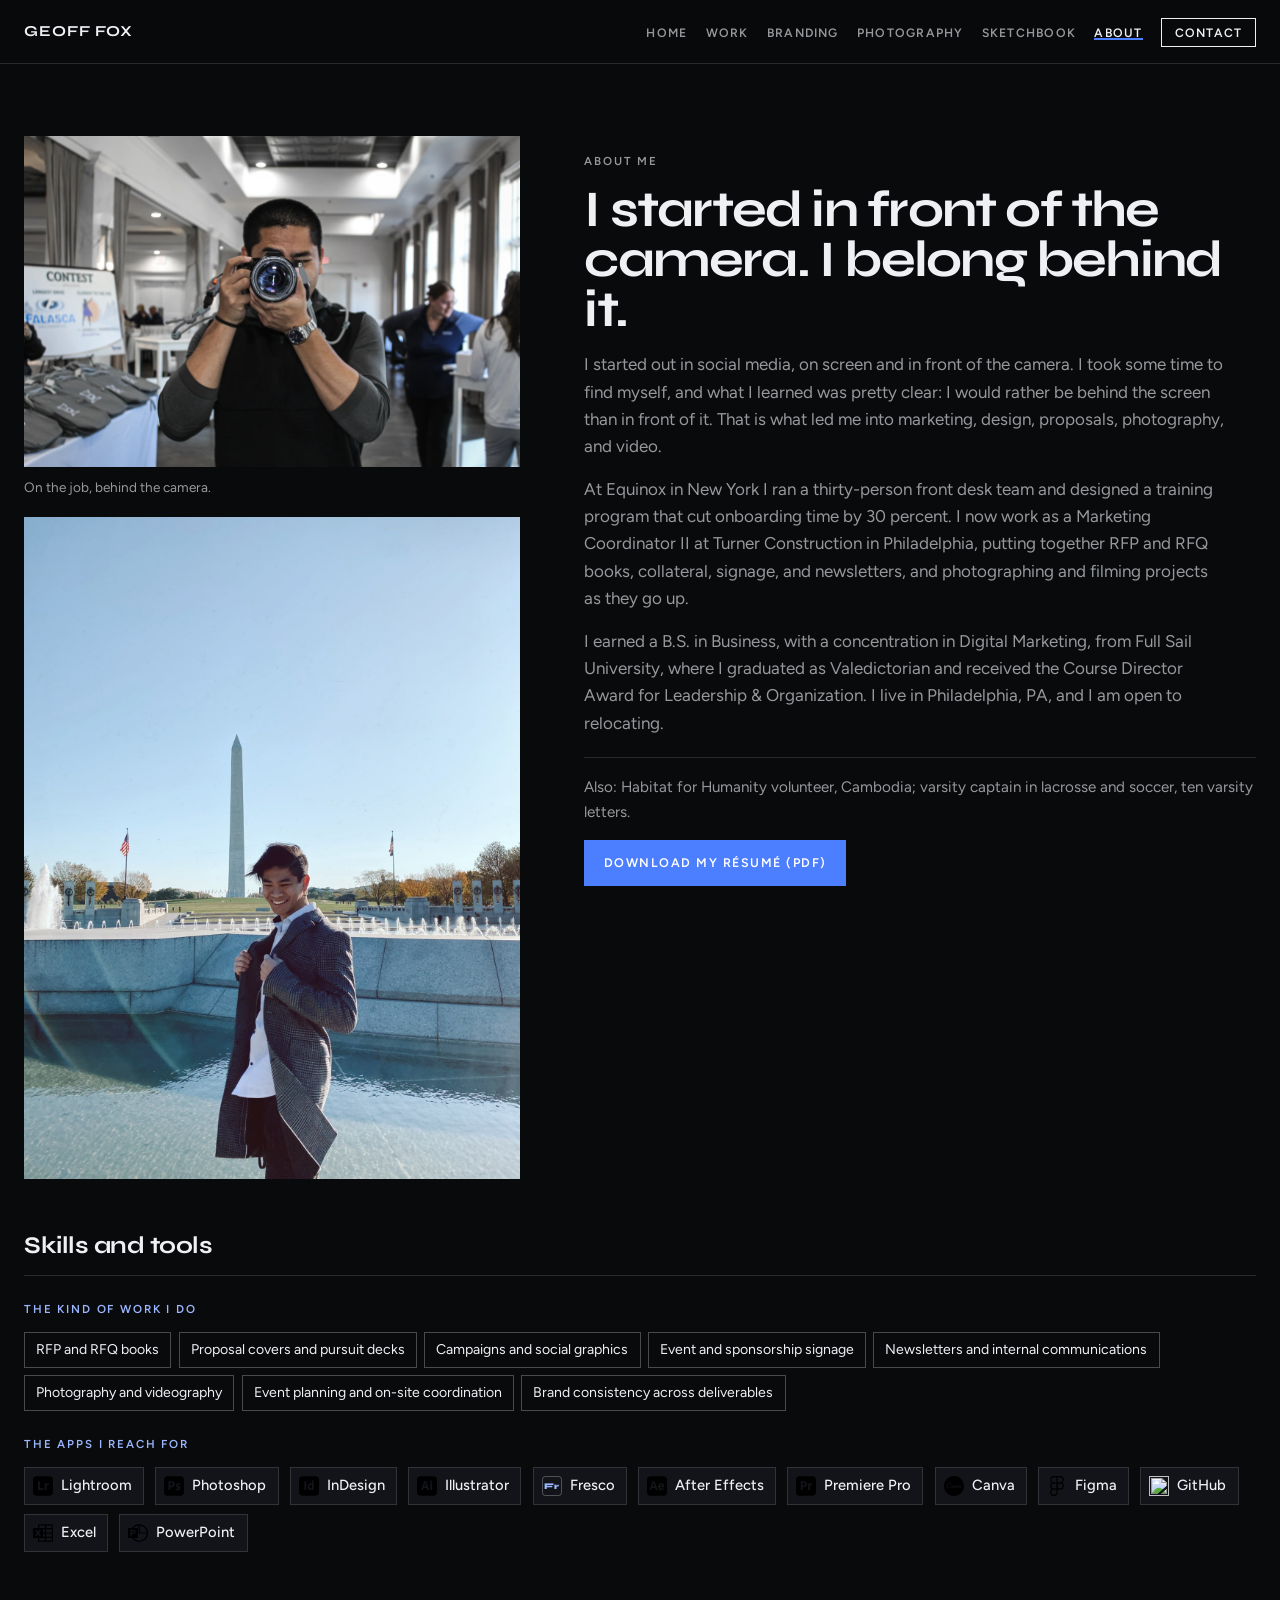
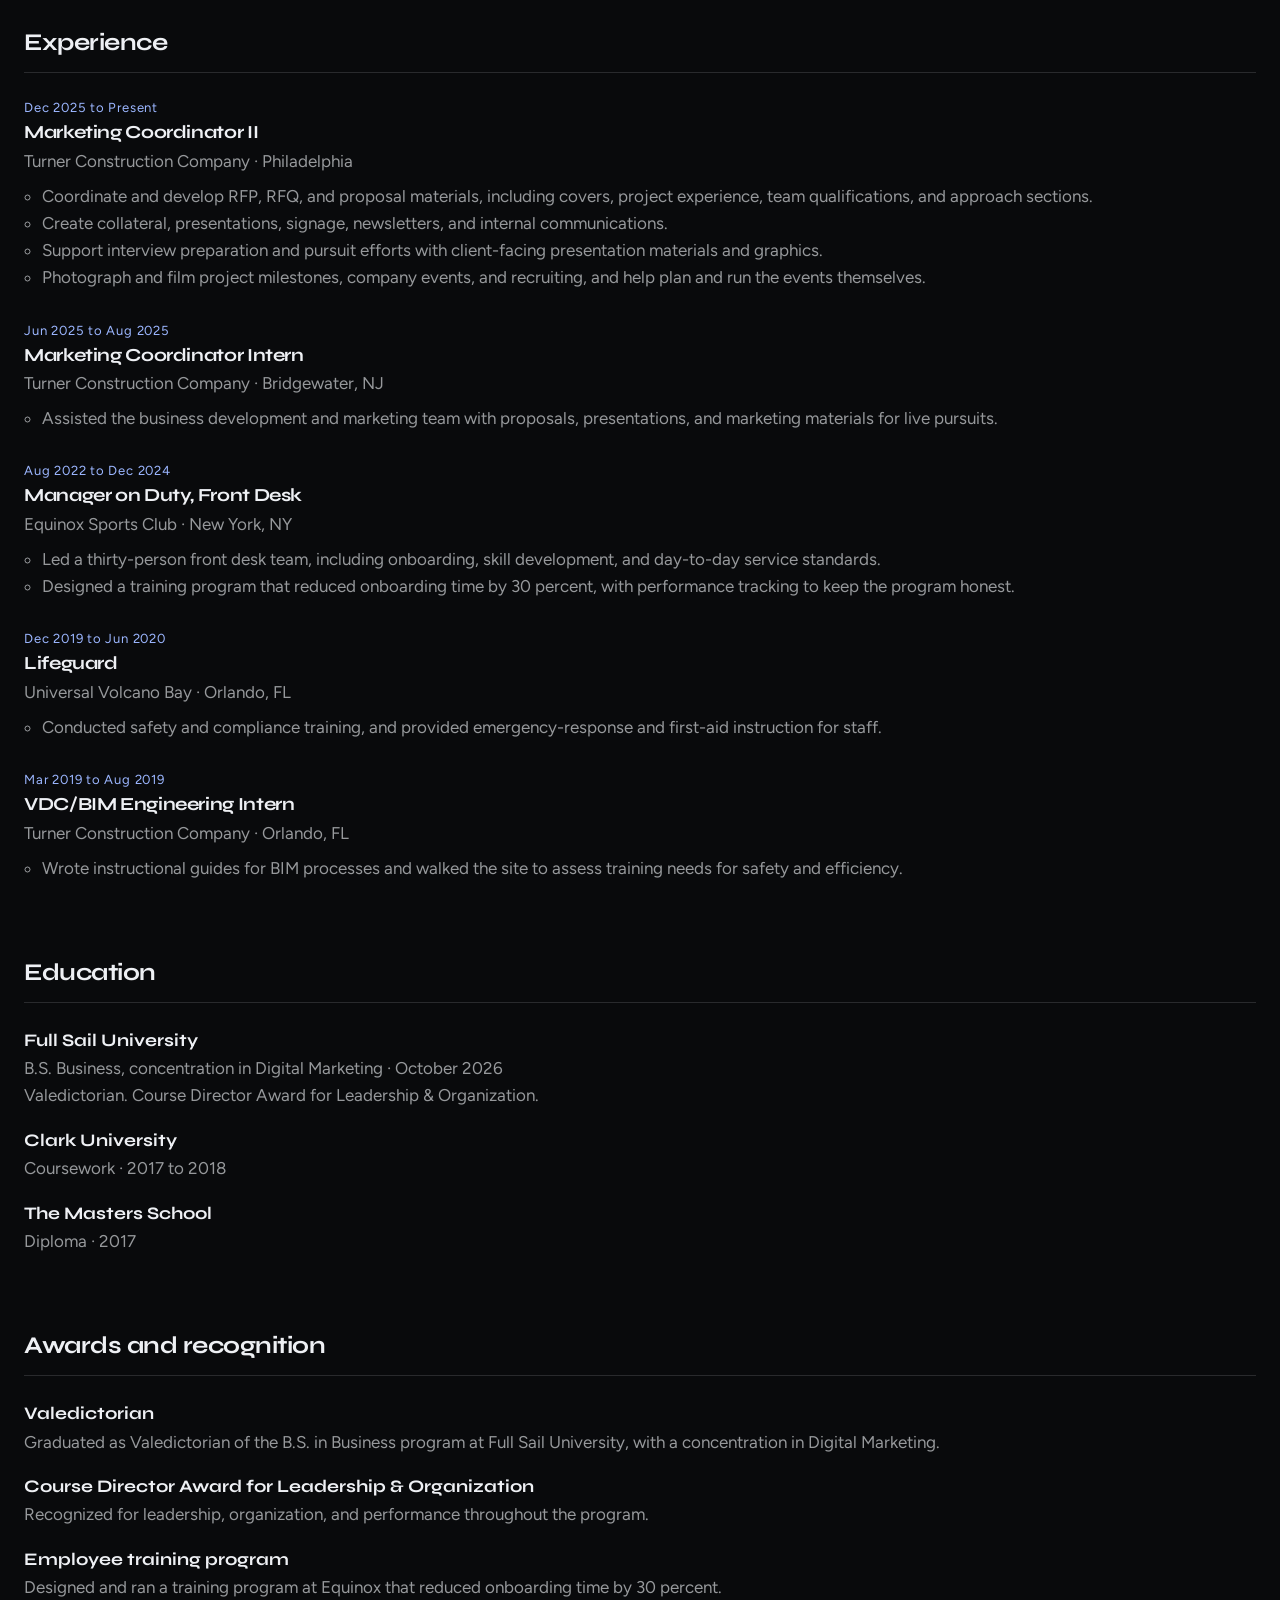
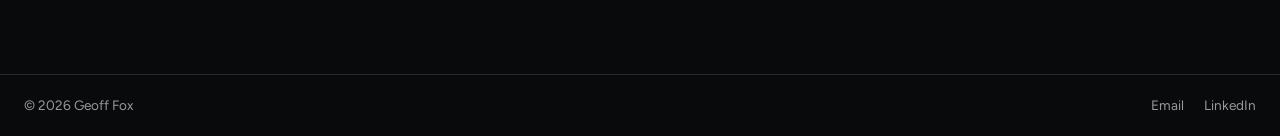
==== commit 2ffd2e30: "Branding and Sketchbook pages, MIND logo, new Work projects" ====
--- a/about.html
+++ b/about.html
@@ -37,7 +37,9 @@
       <ul class="mast__list" id="mast-menu">
         <li><a href="index.html">Home</a></li>
         <li><a href="work.html">Work</a></li>
+        <li><a href="branding.html">Branding</a></li>
         <li><a href="photography.html">Photography</a></li>
+        <li><a href="sketchbook.html">Sketchbook</a></li>
         <li><a href="about.html" aria-current="page">About</a></li>
         <li><a href="contact.html" class="mast__write">Contact</a></li>
       </ul>
--- a/styles.css
+++ b/styles.css
@@ -113,14 +113,14 @@
 .mast__list {
   display: flex;
   align-items: center;
-  gap: 1.6rem;
+  gap: 1.15rem;
   list-style: none;
 }
 .mast__list a {
   text-decoration: none;
-  font-size: 0.78rem;
+  font-size: 0.76rem;
   font-weight: 600;
-  letter-spacing: 0.12em;
+  letter-spacing: 0.1em;
   text-transform: uppercase;
   color: var(--paper-dim);
 }
@@ -499,6 +499,44 @@
 .work-grid[data-set="shortlist"] .piece__frame { aspect-ratio: 3 / 4; }
 .work-grid[data-set="shortlist"] .piece__frame img,
 .work-grid[data-set="circulation"] .piece__frame img { object-fit: contain; background: #111; }
+
+.work-grid .piece--wide,
+.work-grid[data-set="floor"] .piece--wide,
+.work-grid[data-set="circulation"] .piece--wide,
+.work-grid[data-set="shortlist"] .piece--wide,
+.feature-grid .piece--wide {
+  grid-column: 1 / -1;
+}
+.work-grid .piece--wide .piece__frame,
+.work-grid[data-set="floor"] .piece--wide .piece__frame,
+.work-grid[data-set="circulation"] .piece--wide .piece__frame,
+.work-grid[data-set="shortlist"] .piece--wide .piece__frame,
+.feature-grid .piece--wide .piece__frame {
+  aspect-ratio: auto;
+  height: auto;
+  background: transparent;
+}
+.work-grid .piece--wide .piece__frame img,
+.work-grid .piece--wide .piece__frame picture,
+.work-grid[data-set="circulation"] .piece--wide .piece__frame img,
+.feature-grid .piece--wide .piece__frame img {
+  width: 100%;
+  height: auto;
+  max-height: none;
+  object-fit: contain;
+  display: block;
+}
+.project__stage--wide {
+  background: transparent;
+  min-height: 0;
+}
+.project__stage--wide img,
+.project__stage--wide picture {
+  width: 100%;
+  height: auto;
+  max-height: none;
+  max-width: 100%;
+}
 .piece:hover .piece__frame img,
 .piece:focus-visible .piece__frame img { transform: scale(1.03); }
 .piece__label { padding: 0.8rem 0 0.2rem; }
@@ -542,11 +580,43 @@
   min-height: 40vh;
   margin-bottom: 2rem;
 }
-.project__stage img {
+.project__stage img,
+.project__stage picture {
   max-height: min(78vh, 920px);
   width: auto;
   max-width: 100%;
   object-fit: contain;
+  display: block;
+}
+.project__stage--pages {
+  display: grid;
+  grid-template-columns: 1fr 1fr;
+  gap: 1.15rem;
+  align-items: start;
+  background: transparent;
+  min-height: 0;
+}
+.project__stage--pages figure {
+  margin: 0;
+  background: #f4efe6;
+}
+.project__stage--pages img,
+.project__stage--pages picture {
+  max-height: none;
+  width: 100%;
+  height: auto;
+}
+.project__stage--pages-stack {
+  grid-template-columns: 1fr;
+  max-width: 54rem;
+  margin-left: auto;
+  margin-right: auto;
+}
+.project__stage--pages figcaption {
+  padding: 0.7rem 0.15rem 0.1rem;
+  color: var(--paper-dim);
+  font-size: 0.88rem;
+  background: var(--void);
 }
 .project__meta { max-width: 40rem; }
 .project__meta h1 {
@@ -794,6 +864,105 @@
   font-size: 1.6rem;
   letter-spacing: -0.02em;
   margin-bottom: 0.6rem;
+}
+
+
+/* Branding cases */
+.brand-list { padding-bottom: 5rem; }
+.brand-case { margin-bottom: 4.5rem; }
+.brand-case__head { max-width: 42rem; margin-bottom: 2rem; }
+.brand-case__head h2 {
+  font-family: var(--font-display);
+  font-weight: 700;
+  font-size: clamp(1.8rem, 3.2vw, 2.6rem);
+  letter-spacing: -0.03em;
+  line-height: 1.05;
+}
+.brand-logo-panel {
+  background: #f4efe6;
+  border: 1px solid rgba(18, 16, 12, 0.08);
+  padding: clamp(1.75rem, 5vw, 3.25rem);
+  margin: 0 0 1.75rem;
+  display: flex;
+  flex-direction: column;
+  align-items: center;
+  justify-content: center;
+}
+.brand-logo-panel__btn {
+  display: block;
+  width: min(100%, 36rem);
+  margin: 0 auto;
+  padding: 0;
+  border: 0;
+  background: transparent;
+  cursor: pointer;
+}
+.brand-logo-panel img,
+.brand-logo-panel picture {
+  width: 100%;
+  height: auto;
+  display: block;
+  background: transparent;
+}
+.brand-logo-panel figcaption {
+  margin-top: 1rem;
+  color: #3a342c;
+  font-size: 0.88rem;
+  text-align: center;
+}
+.brand-case__art {
+  display: grid;
+  grid-template-columns: 1fr 1fr;
+  gap: 1.15rem;
+}
+.brand-case__art .piece__frame {
+  aspect-ratio: auto;
+  height: auto;
+  background: #f4efe6;
+}
+.brand-case__art .piece__frame img,
+.brand-case__art .piece__frame picture {
+  width: 100%;
+  height: auto;
+  display: block;
+  object-fit: contain;
+}
+.lightbox__media--light {
+  background: #f4efe6;
+  padding: 1.5rem;
+}
+
+/* Sketchbook */
+.sketch-empty {
+  border: 1px solid var(--line);
+  padding: 4.5rem 1.5rem;
+  text-align: center;
+  color: var(--paper-dim);
+  margin: 0 auto 5.5rem;
+  max-width: 40rem;
+}
+.sketch-empty .kicker { margin-bottom: 0.85rem; }
+.sketch-empty h2 {
+  font-family: var(--font-display);
+  color: var(--paper);
+  font-size: clamp(1.8rem, 3.5vw, 2.4rem);
+  letter-spacing: -0.03em;
+  margin-bottom: 0.7rem;
+}
+.sketch-empty p:last-child { max-width: 28rem; margin: 0 auto; }
+.sketch-grid {
+  display: grid;
+  grid-template-columns: 1fr 1fr 1fr;
+  gap: 1.15rem;
+  padding-bottom: 5rem;
+}
+.sketch-grid .piece__frame { aspect-ratio: auto; height: auto; background: var(--void-2); }
+.sketch-grid .piece__frame img,
+.sketch-grid .piece__frame picture {
+  width: 100%;
+  height: auto;
+  display: block;
+  object-fit: contain;
 }
 
 /* About */
@@ -1036,8 +1205,7 @@
 
 }
 
-@media (max-width: 760px) {
-  .wrap, .mast__nav { width: min(calc(100% - 1.75rem), var(--wrap)); }
+@media (max-width: 1100px) {
   .mast__toggle { display: block; }
   .mast__list {
     position: fixed;
@@ -1052,8 +1220,12 @@
     transition: opacity 0.3s var(--ease);
   }
   .mast__nav.is-open .mast__list { opacity: 1; visibility: visible; pointer-events: auto; }
-  .mast__list a { font-size: 1.1rem; }
+  .mast__list a { font-size: 1.15rem; letter-spacing: 0.12em; }
   .mast { backdrop-filter: none; background: color-mix(in srgb, var(--void) 92%, transparent); }
+}
+
+@media (max-width: 760px) {
+  .wrap, .mast__nav { width: min(calc(100% - 1.75rem), var(--wrap)); }
   .feature-grid, .work-grid, .work-grid[data-set="shortlist"], .about__grid { grid-template-columns: 1fr; }
   .photo-grid { grid-template-columns: 1fr; }
   .photo-grid .piece--span-4,
@@ -1061,6 +1233,10 @@
   .photo-grid .piece--span-8,
   .photo-grid .piece--span-12 { grid-column: 1 / -1; }
   .photo-feature { grid-template-columns: 1fr; }
+  .brand-case__art, .sketch-grid, .project__stage--pages { grid-template-columns: 1fr; }
+  .sketch-empty { padding: 3.25rem 1.15rem; margin-bottom: 4rem; }
+  .sketch-empty h2 { font-size: 1.65rem; }
+
 
   .ticker--place { padding: 1.2rem 0; }
   .ticker--place .ticker__viewport { transform: rotate(-1.5deg); margin: 0 -2.5rem; }
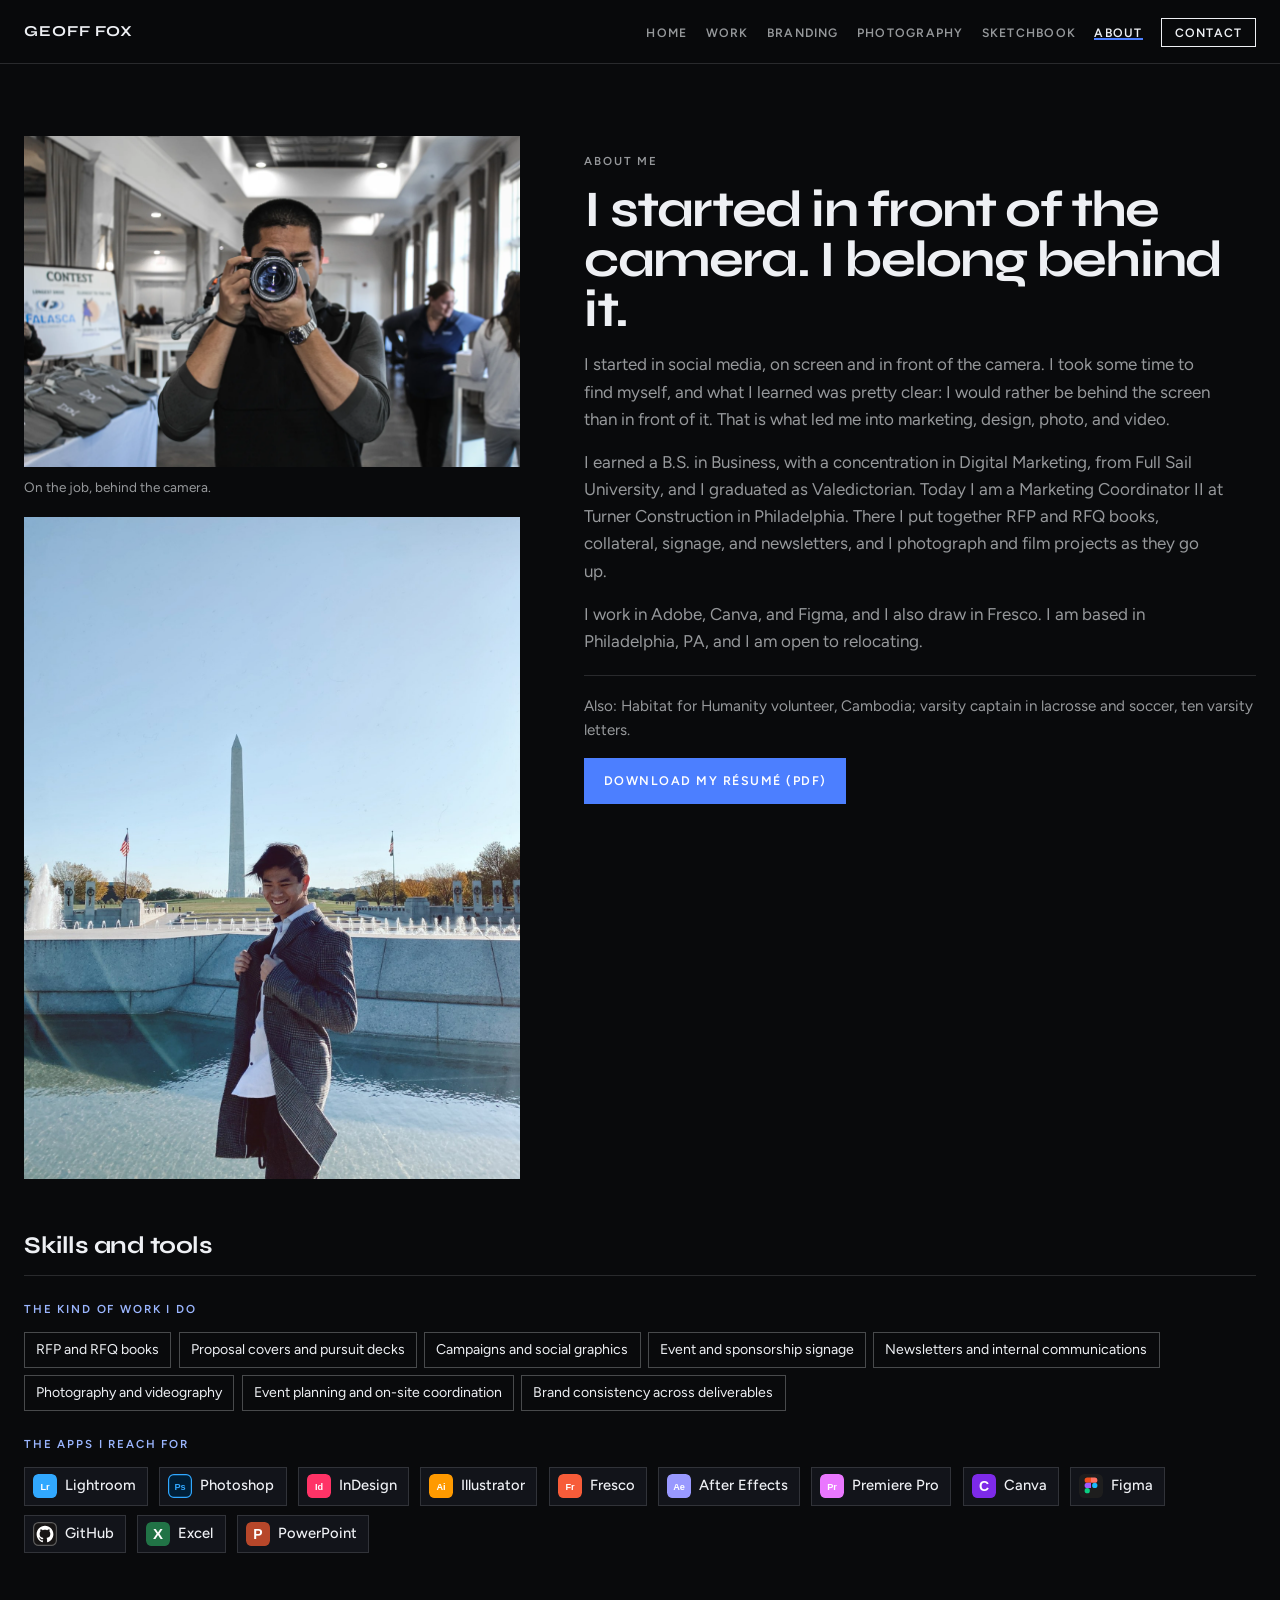
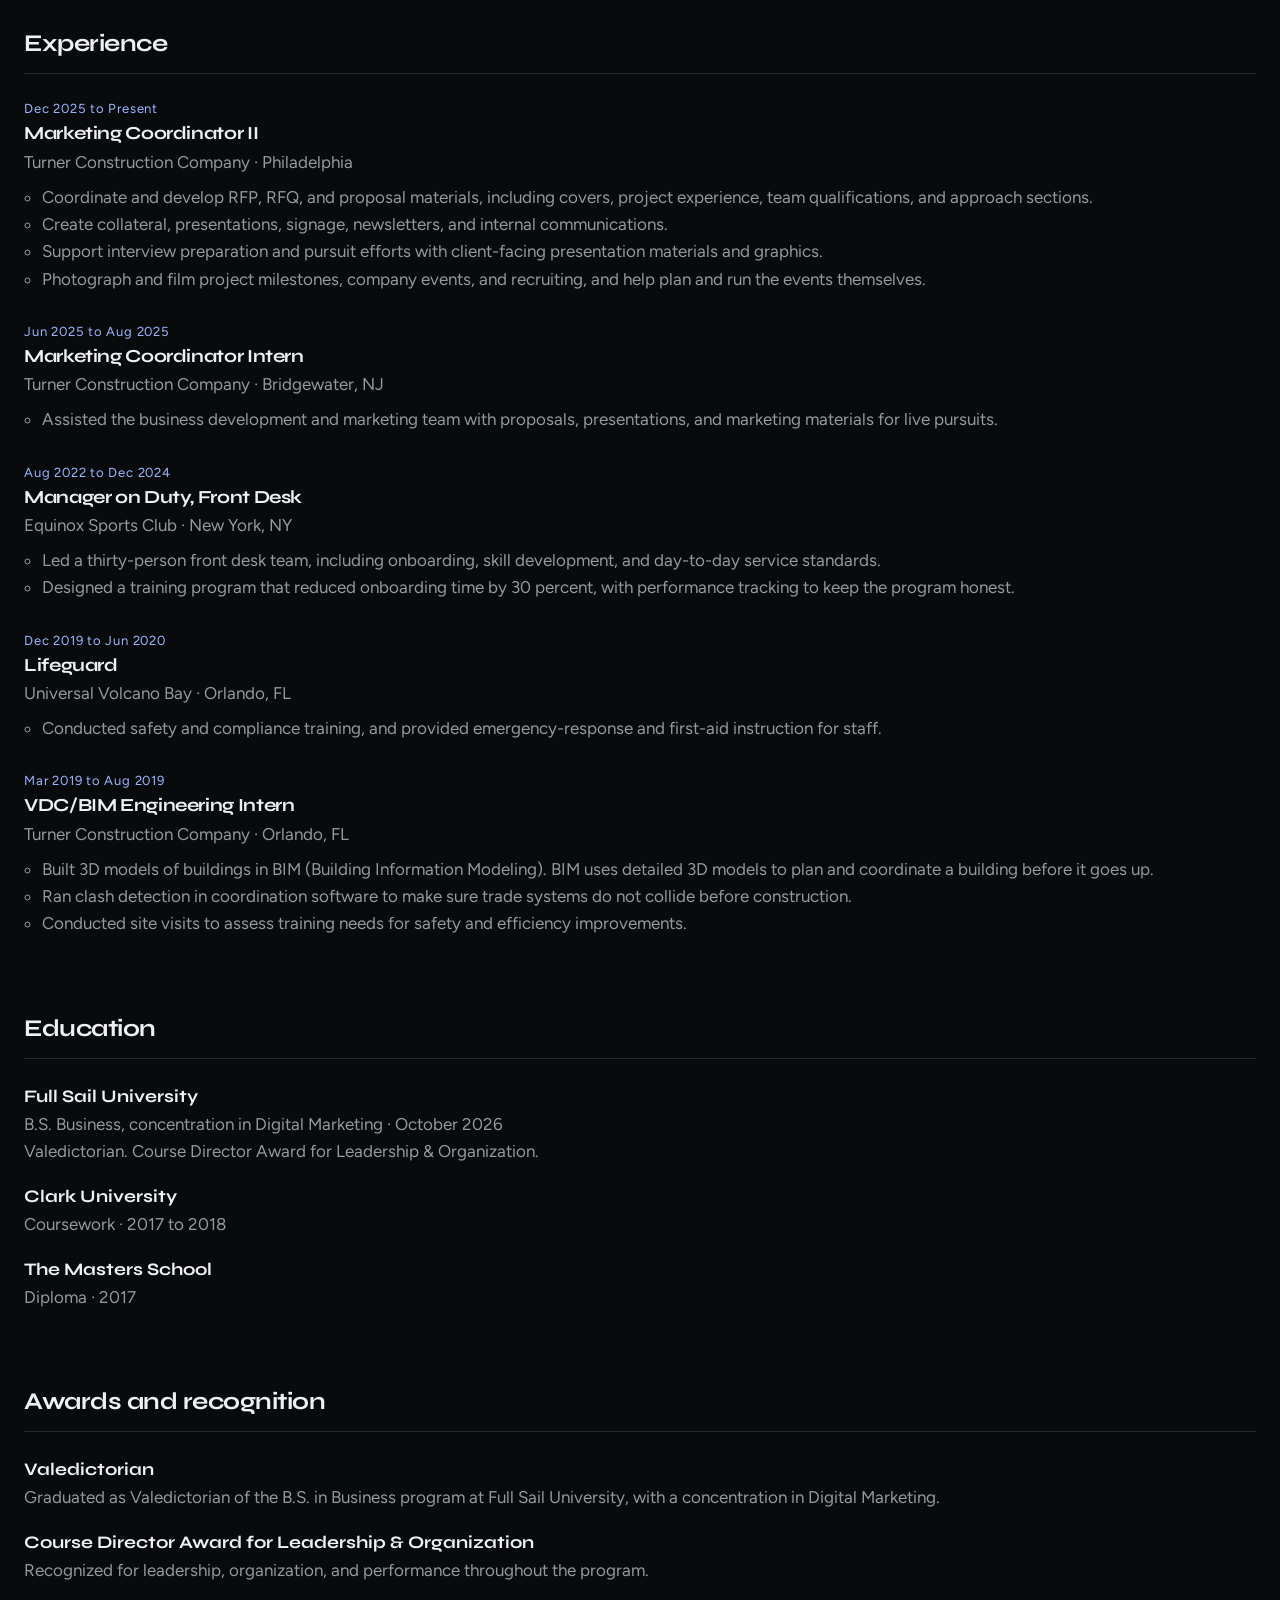
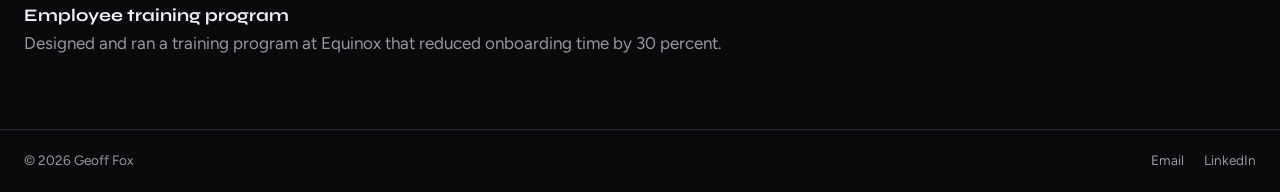
==== commit 0abc9aed: "Color app icons, new featured work, About rewrite, BIM/VDC update, copy and photo tweaks" ====
--- a/about.html
+++ b/about.html
@@ -64,9 +64,9 @@
         <div class="about__copy reveal">
           <p class="kicker">About me</p>
           <h1>I started in front of the camera. I belong behind it.</h1>
-          <p>I started out in social media, on screen and in front of the camera. I took some time to find myself, and what I learned was pretty clear: I would rather be behind the screen than in front of it. That is what led me into marketing, design, proposals, photography, and video.</p>
-          <p>At Equinox in New York I ran a thirty-person front desk team and designed a training program that cut onboarding time by 30 percent. I now work as a Marketing Coordinator II at Turner Construction in Philadelphia, putting together RFP and RFQ books, collateral, signage, and newsletters, and photographing and filming projects as they go up.</p>
-          <p>I earned a B.S. in Business, with a concentration in Digital Marketing, from Full Sail University, where I graduated as Valedictorian and received the Course Director Award for Leadership &amp; Organization. I live in Philadelphia, PA, and I am open to relocating.</p>
+          <p>I started in social media, on screen and in front of the camera. I took some time to find myself, and what I learned was pretty clear: I would rather be behind the screen than in front of it. That is what led me into marketing, design, photo, and video.</p>
+          <p>I earned a B.S. in Business, with a concentration in Digital Marketing, from Full Sail University, and I graduated as Valedictorian. Today I am a Marketing Coordinator II at Turner Construction in Philadelphia. There I put together RFP and RFQ books, collateral, signage, and newsletters, and I photograph and film projects as they go up.</p>
+          <p>I work in Adobe, Canva, and Figma, and I also draw in Fresco. I am based in Philadelphia, PA, and I am open to relocating.</p>
           <ul class="about__aside">
             <li>Also: Habitat for Humanity volunteer, Cambodia; varsity captain in lacrosse and soccer, ten varsity letters.</li>
           </ul>
--- a/styles.css
+++ b/styles.css
@@ -413,7 +413,6 @@
 .work-grid[data-set="floor"],
 .work-grid[data-set="circulation"],
 .work-grid[data-set="shortlist"] { align-items: start; }
-.feature-grid .piece__frame,
 .work-grid .piece__frame,
 .work-grid[data-set="floor"] .piece__frame,
 .work-grid[data-set="circulation"] .piece__frame,
@@ -421,12 +420,32 @@
   aspect-ratio: auto;
   background: #111;
 }
-.feature-grid .piece__frame img,
 .work-grid .piece__frame img {
   width: 100%;
   height: auto;
   max-height: 42rem;
   object-fit: contain;
+}
+.feature-grid {
+  align-items: stretch;
+}
+.feature-grid .piece__frame {
+  aspect-ratio: 4 / 5;
+  background: #111;
+  overflow: hidden;
+}
+.feature-grid .piece__frame picture {
+  display: block;
+  width: 100%;
+  height: 100%;
+}
+.feature-grid .piece__frame img {
+  width: 100%;
+  height: 100%;
+  max-height: none;
+  object-fit: cover;
+  object-position: var(--thumb-pos, center top);
+  display: block;
 }
 .band__more { margin-top: 2.25rem; }
 
@@ -519,12 +538,19 @@
 .work-grid .piece--wide .piece__frame img,
 .work-grid .piece--wide .piece__frame picture,
 .work-grid[data-set="circulation"] .piece--wide .piece__frame img,
+.feature-grid .piece--wide .piece__frame,
+.feature-grid .piece--wide .piece__frame picture,
 .feature-grid .piece--wide .piece__frame img {
   width: 100%;
   height: auto;
   max-height: none;
   object-fit: contain;
   display: block;
+}
+.feature-grid .piece--wide .piece__frame {
+  aspect-ratio: auto;
+  background: transparent;
+  overflow: visible;
 }
 .project__stage--wide {
   background: transparent;
@@ -717,18 +743,19 @@
   font-weight: 500;
 }
 .apps-item__icon {
-  width: 1.25rem;
-  height: 1.25rem;
+  width: 1.5rem;
+  height: 1.5rem;
   display: block;
-  color: var(--signal-soft);
   flex: 0 0 auto;
+  border-radius: 0.28rem;
+  overflow: hidden;
 }
 .apps-item__badge {
   display: inline-flex;
   align-items: center;
   justify-content: center;
-  width: 1.25rem;
-  height: 1.25rem;
+  width: 1.5rem;
+  height: 1.5rem;
   border: 1px solid var(--line-strong);
   border-radius: 0.2rem;
   font-family: var(--font-display);
@@ -800,29 +827,43 @@
 
 .ticker--place {
   position: relative;
-  padding: 2.1rem 0;
-  background: var(--void-2);
+  padding: 0;
   overflow: hidden;
+  background:
+    linear-gradient(90deg,
+      #0a1020 0%,
+      color-mix(in srgb, var(--signal) 28%, #0a1020) 50%,
+      #0a1020 100%);
+  border-top: 1px solid color-mix(in srgb, var(--signal) 55%, #1a1c20);
+  border-bottom: 1px solid color-mix(in srgb, var(--signal) 55%, #1a1c20);
 }
 .ticker--place .ticker__viewport {
-  transform: rotate(-3deg);
-  margin: 0 -5vw;
-  padding: 0.85rem 0;
-  border-top: 1px solid color-mix(in srgb, var(--signal) 70%, transparent);
-  border-bottom: 1px solid color-mix(in srgb, var(--signal) 70%, transparent);
-  background: color-mix(in srgb, var(--signal) 12%, var(--void));
+  transform: none;
+  margin: 0;
+  padding: 1.35rem 1.25rem 1.4rem;
+  border: 0;
+  background: transparent;
 }
 .ticker--place .ticker__item {
   font-family: var(--font-display);
   font-weight: 800;
-  font-size: clamp(1.05rem, 3vw, 1.85rem);
-  letter-spacing: -0.03em;
-  text-transform: uppercase;
-  color: var(--signal-soft);
-}
-.ticker--place .ticker__set { padding-inline: clamp(3.25rem, 8vw, 7rem); }
-.ticker--place .ticker__dot { color: var(--paper); padding: 0 1.2rem; }
-.ticker--place .ticker__track { animation-duration: 36s; }
+  font-size: clamp(0.92rem, 2.15vw, 1.28rem);
+  letter-spacing: 0.14em;
+  text-transform: uppercase;
+  color: var(--paper);
+}
+.ticker--place .ticker__item:nth-child(4n + 3) {
+  color: transparent;
+  -webkit-text-stroke: 1px rgba(238, 240, 244, 0.9);
+}
+.ticker--place .ticker__set { padding-inline: 0; }
+.ticker--place .ticker__dot {
+  color: var(--signal);
+  padding: 0 1.4rem;
+  font-size: 0.85em;
+  -webkit-text-stroke: 0;
+}
+.ticker--place .ticker__track { animation-duration: 40s; }
 
 .ticker--outline {
   padding: 1.5rem 0 1.85rem;
@@ -1238,8 +1279,8 @@
   .sketch-empty h2 { font-size: 1.65rem; }
 
 
-  .ticker--place { padding: 1.2rem 0; }
-  .ticker--place .ticker__viewport { transform: rotate(-1.5deg); margin: 0 -2.5rem; }
+  .ticker--place { padding: 0; }
+  .ticker--place .ticker__viewport { transform: none; margin: 0; padding: 1.15rem 1rem; }
   .ticker--outline { padding: 1rem 0 1.15rem; }
   .ticker--outline .ticker__item { font-size: clamp(1.55rem, 11vw, 2.35rem); }
   .hero__field { height: min(68svh, 32rem); min-height: 22rem; }
@@ -1269,6 +1310,10 @@
     transform: none !important;
     margin: 0;
   }
+  .ticker--place .ticker__item:nth-child(4n + 3) {
+    color: var(--paper);
+    -webkit-text-stroke: 0;
+  }
   .ticker--outline .ticker__item {
     color: var(--paper);
     -webkit-text-stroke: 0;
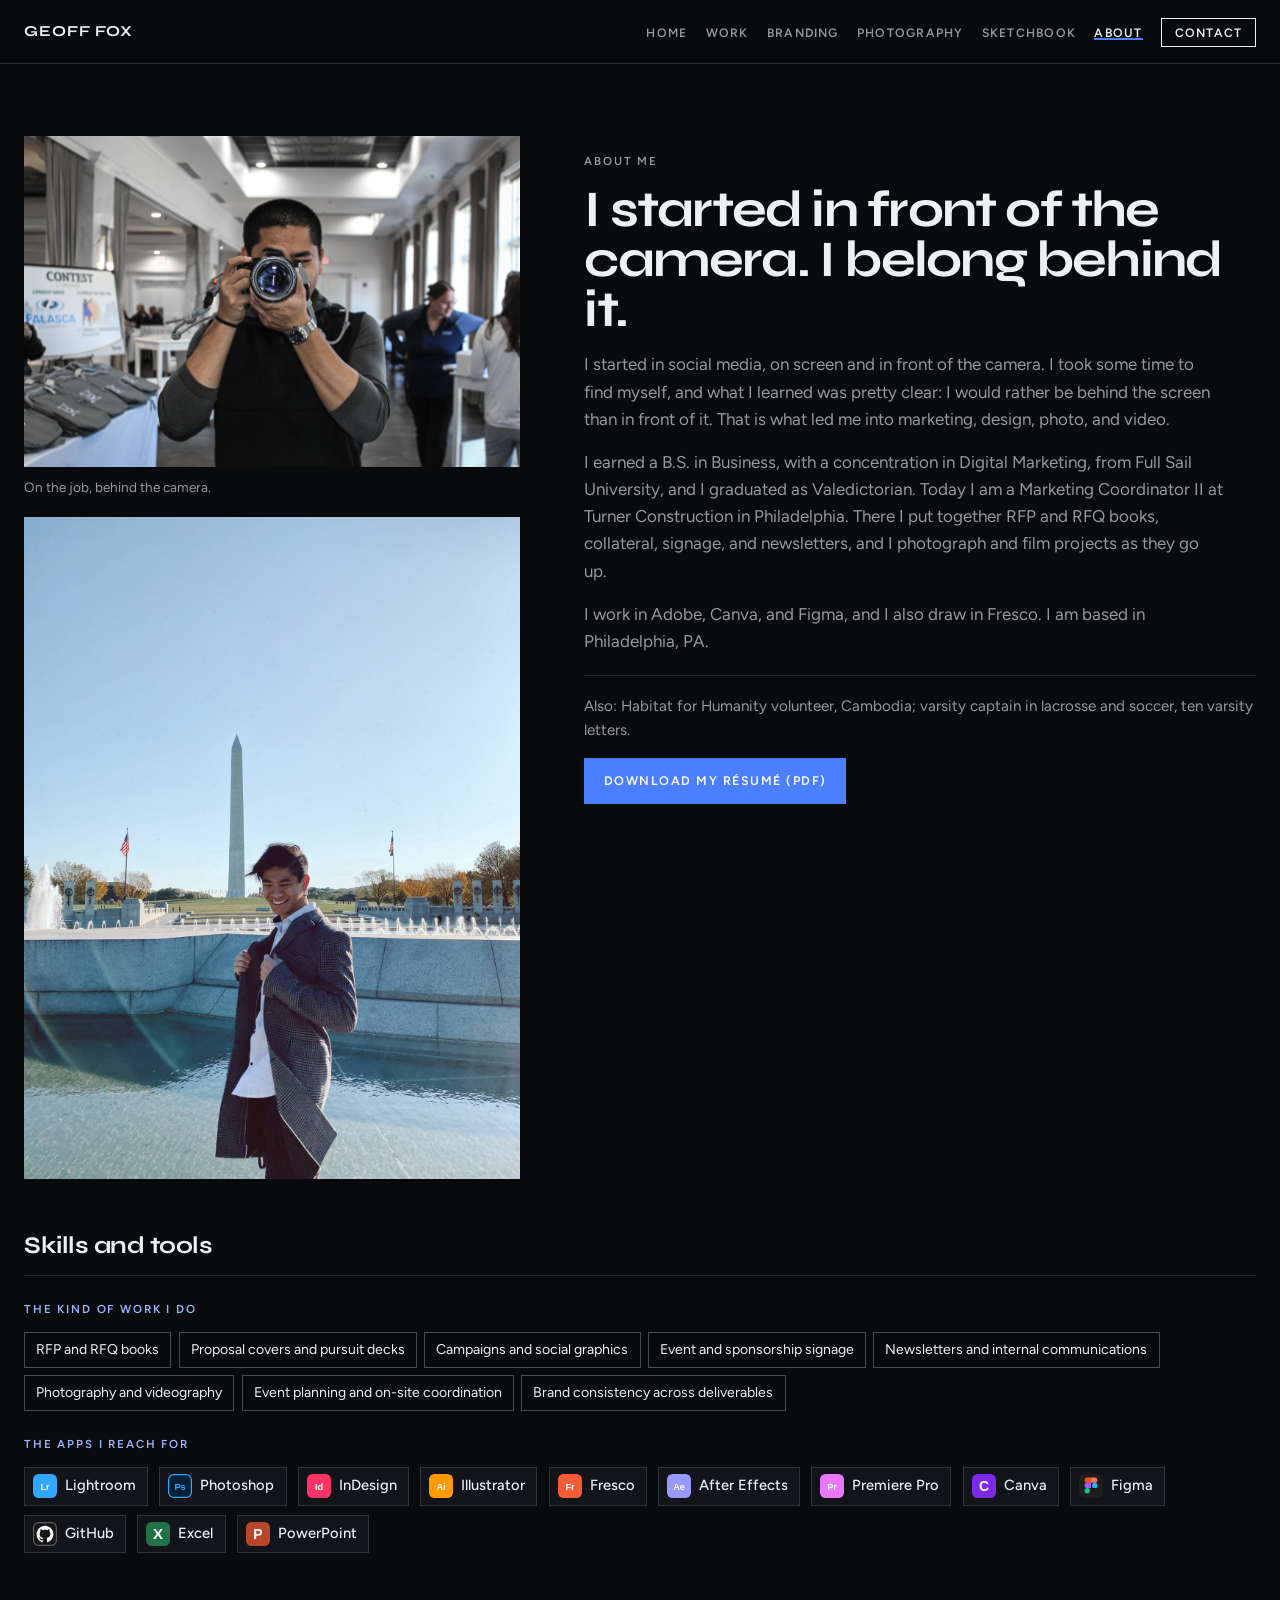
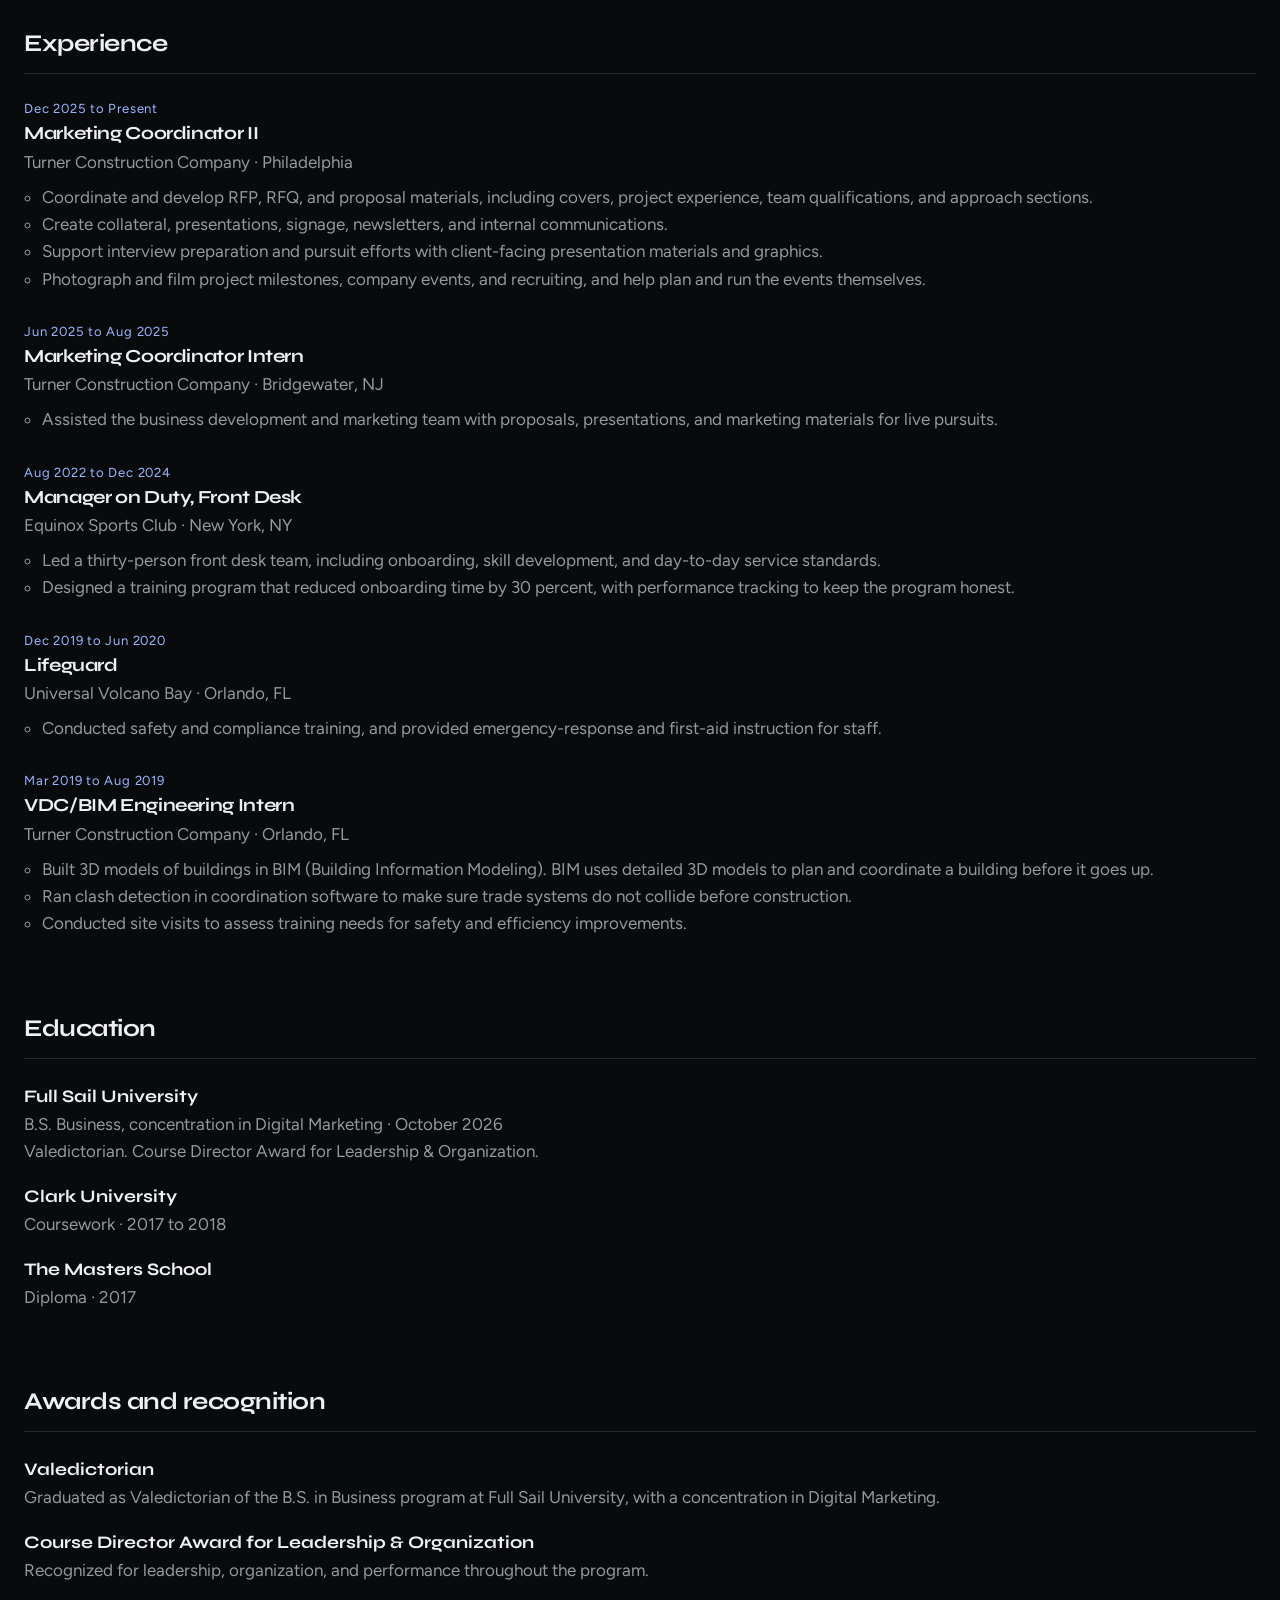
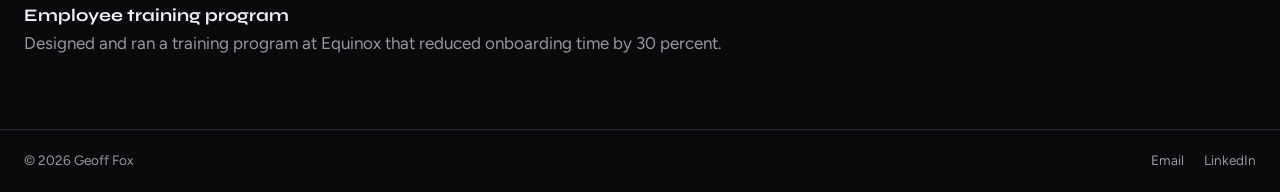
==== commit 249c32ec: "Remove golf outing pieces and relocation mentions, new Branding intro" ====
--- a/about.html
+++ b/about.html
@@ -20,11 +20,11 @@
   <link href="https://fonts.googleapis.com/css2?family=Figtree:ital,wght@0,400;0,500;0,600;1,400&family=Syne:wght@500;600;700;800&display=swap" rel="stylesheet">
   <link rel="stylesheet" href="styles.css">
   <title>About me · Geoff Fox</title>
-  <meta name="description" content="I started in front of the camera and found I belong behind it. I am Geoff Fox, a marketing and brand strategist in Philadelphia, PA, open to relocation.">
+  <meta name="description" content="I started in front of the camera and found I belong behind it. I am Geoff Fox, a marketing and brand strategist in Philadelphia, PA.">
   <meta property="og:title" content="About me · Geoff Fox">
-  <meta property="og:description" content="I started in front of the camera and found I belong behind it. I am Geoff Fox, a marketing and brand strategist in Philadelphia, PA, open to relocation.">
+  <meta property="og:description" content="I started in front of the camera and found I belong behind it. I am Geoff Fox, a marketing and brand strategist in Philadelphia, PA.">
   <meta name="twitter:title" content="About me · Geoff Fox">
-  <meta name="twitter:description" content="I started in front of the camera and found I belong behind it. I am Geoff Fox, a marketing and brand strategist in Philadelphia, PA, open to relocation.">
+  <meta name="twitter:description" content="I started in front of the camera and found I belong behind it. I am Geoff Fox, a marketing and brand strategist in Philadelphia, PA.">
 </head>
 <body data-page="about">
   <a class="skip-link" href="#content">Skip to content</a>
@@ -66,7 +66,7 @@
           <h1>I started in front of the camera. I belong behind it.</h1>
           <p>I started in social media, on screen and in front of the camera. I took some time to find myself, and what I learned was pretty clear: I would rather be behind the screen than in front of it. That is what led me into marketing, design, photo, and video.</p>
           <p>I earned a B.S. in Business, with a concentration in Digital Marketing, from Full Sail University, and I graduated as Valedictorian. Today I am a Marketing Coordinator II at Turner Construction in Philadelphia. There I put together RFP and RFQ books, collateral, signage, and newsletters, and I photograph and film projects as they go up.</p>
-          <p>I work in Adobe, Canva, and Figma, and I also draw in Fresco. I am based in Philadelphia, PA, and I am open to relocating.</p>
+          <p>I work in Adobe, Canva, and Figma, and I also draw in Fresco. I am based in Philadelphia, PA.</p>
           <ul class="about__aside">
             <li>Also: Habitat for Humanity volunteer, Cambodia; varsity captain in lacrosse and soccer, ten varsity letters.</li>
           </ul>
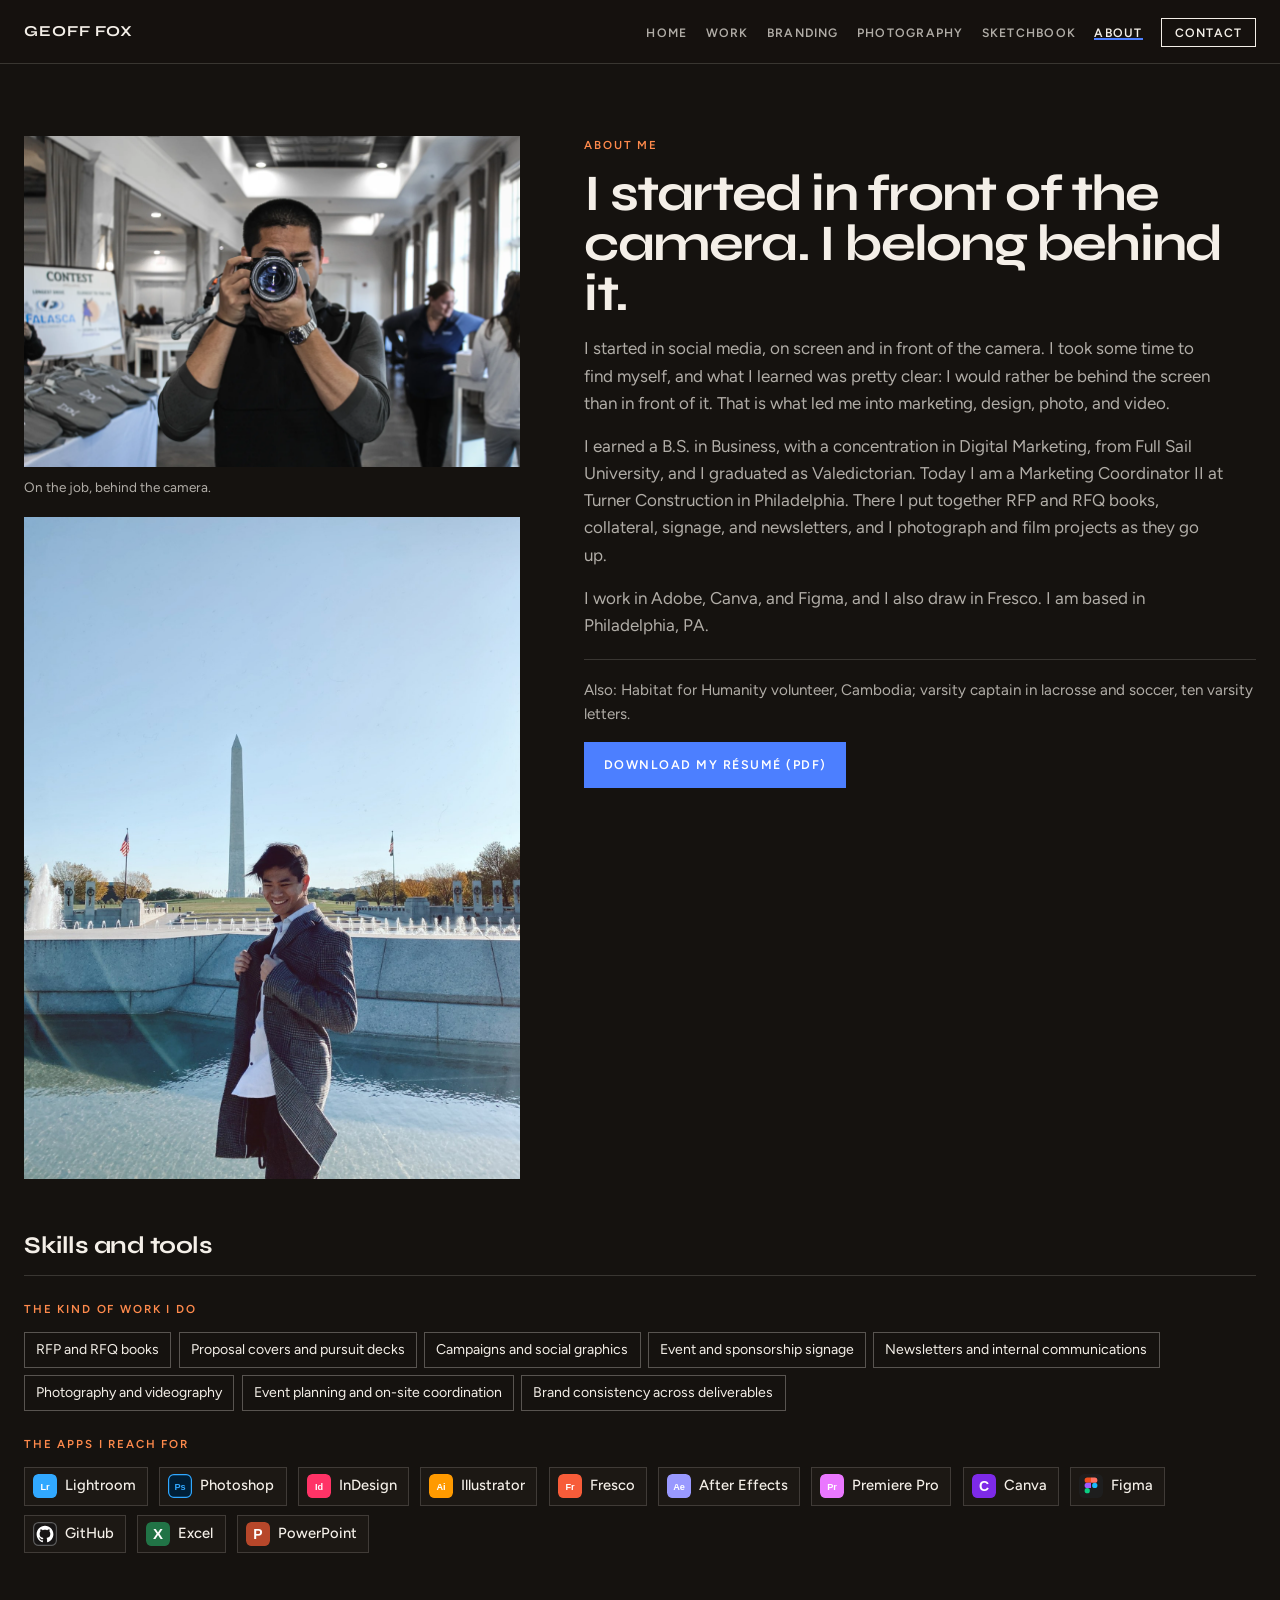
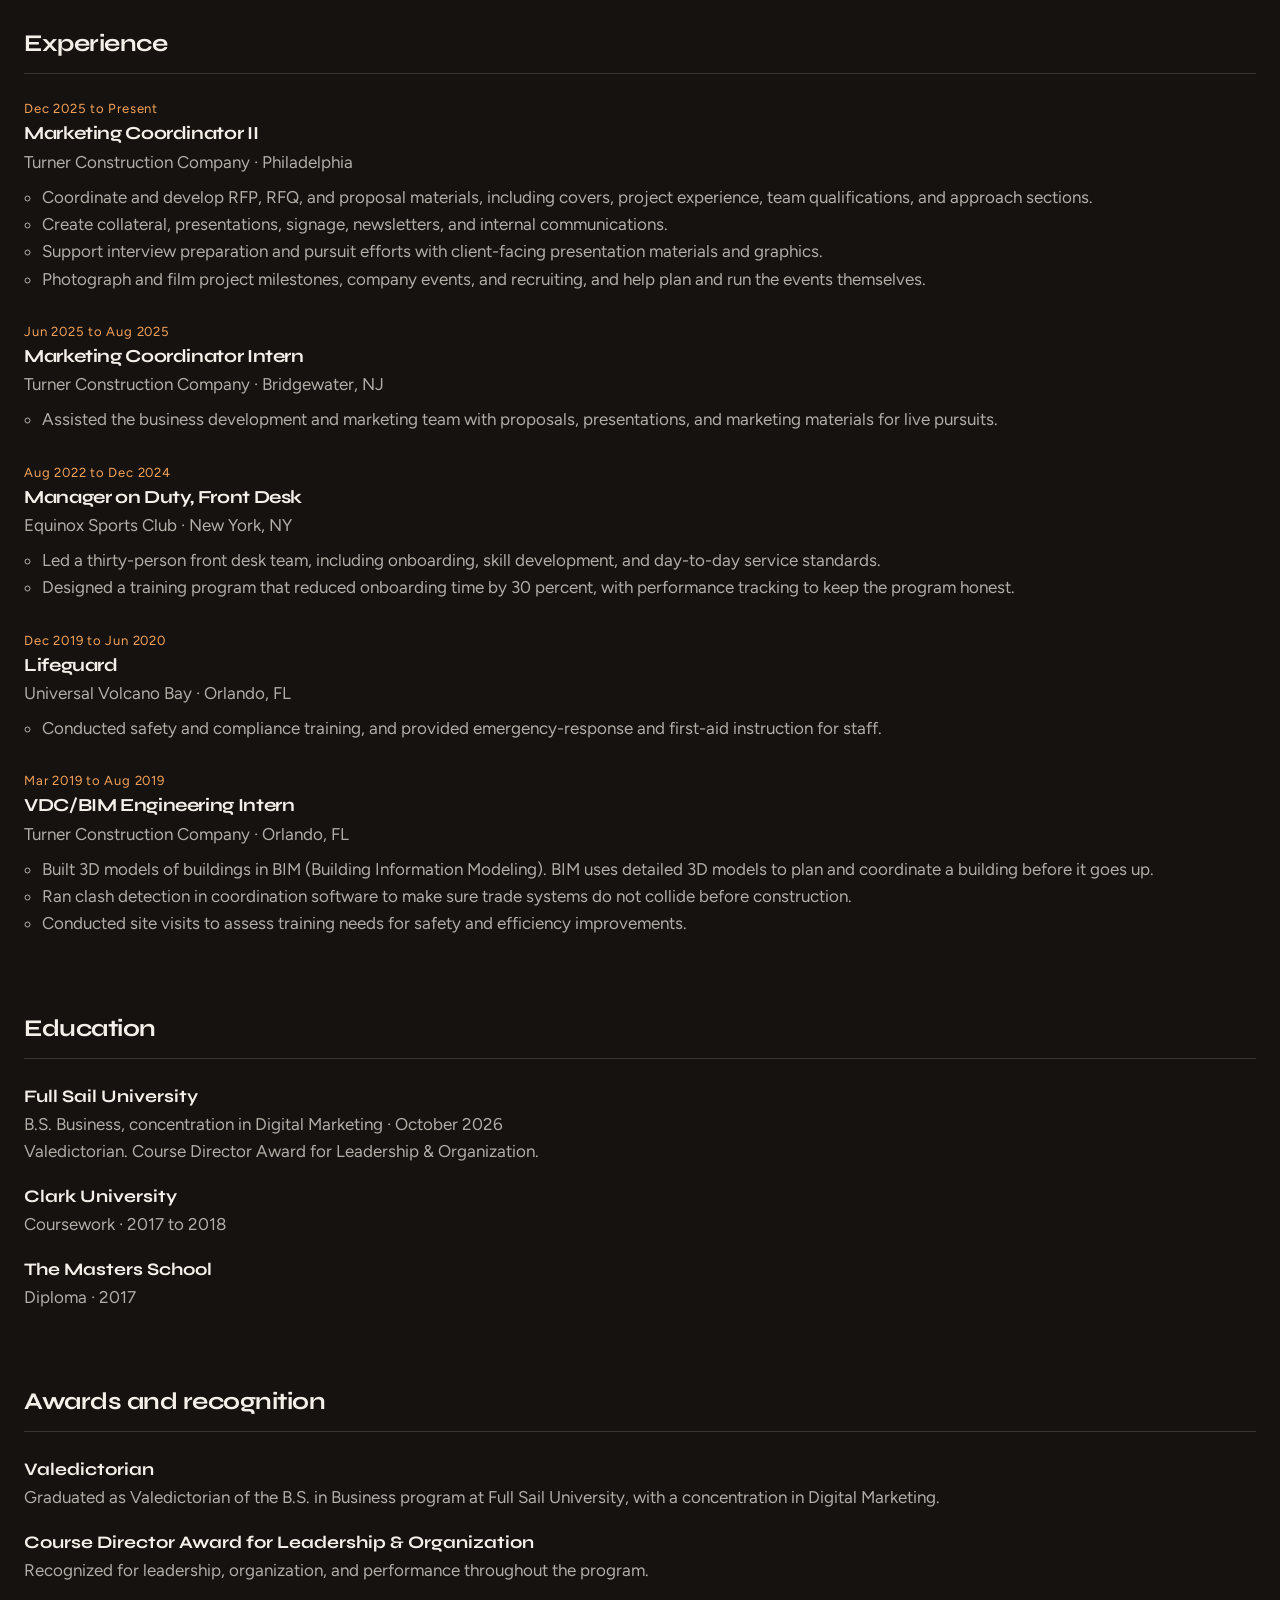
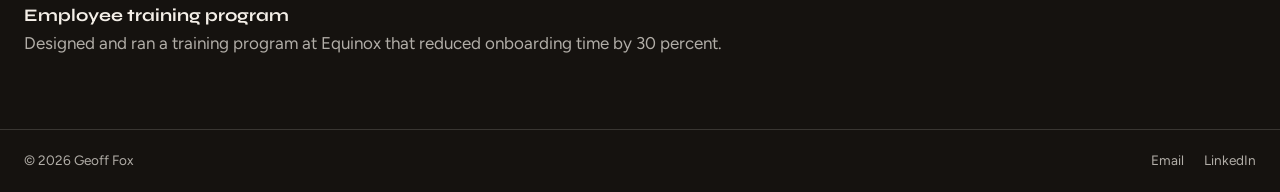
==== commit 76386317: "Warmer palette" ====
--- a/about.html
+++ b/about.html
@@ -4,7 +4,7 @@
   <meta charset="UTF-8">
   <meta name="viewport" content="width=device-width, initial-scale=1.0">
   <meta name="author" content="Geoff Fox">
-  <meta name="theme-color" content="#090A0C">
+  <meta name="theme-color" content="#15120F">
   <meta property="og:type" content="website">
   <meta property="og:image" content="https://geoffcfox.github.io/assets/og-image.png">
   <meta property="og:url" content="https://geoffcfox.github.io/about.html">
@@ -18,7 +18,7 @@
   <link rel="preconnect" href="https://fonts.googleapis.com">
   <link rel="preconnect" href="https://fonts.gstatic.com" crossorigin>
   <link href="https://fonts.googleapis.com/css2?family=Figtree:ital,wght@0,400;0,500;0,600;1,400&family=Syne:wght@500;600;700;800&display=swap" rel="stylesheet">
-  <link rel="stylesheet" href="styles.css">
+  <link rel="stylesheet" href="styles.css?v=202611161640">
   <title>About me · Geoff Fox</title>
   <meta name="description" content="I started in front of the camera and found I belong behind it. I am Geoff Fox, a marketing and brand strategist in Philadelphia, PA.">
   <meta property="og:title" content="About me · Geoff Fox">
@@ -106,7 +106,7 @@
       </ul>
     </div>
   </footer>
-  <script src="data.js"></script>
-  <script src="site.js"></script>
+  <script src="data.js?v=202611161640"></script>
+  <script src="site.js?v=202611161640"></script>
 </body>
 </html>
--- a/styles.css
+++ b/styles.css
@@ -1,14 +1,17 @@
-/* Geoff Fox portfolio. Cool gallery dark, Syne + Figtree, cobalt signal. */
+/* Geoff Fox portfolio. Warm charcoal gallery, Syne + Figtree, cobalt signal with amber ember. */
 
 :root {
-  --void: #090a0c;
-  --void-2: #12141a;
-  --paper: #eef0f4;
-  --paper-dim: rgba(238, 240, 244, 0.62);
-  --line: rgba(238, 240, 244, 0.14);
-  --line-strong: rgba(238, 240, 244, 0.28);
+  --void: #15120f;
+  --void-2: #1c1814;
+  --panel: #1e1a16;
+  --paper: #f4efe8;
+  --paper-dim: rgba(244, 239, 232, 0.7);
+  --line: rgba(244, 239, 232, 0.16);
+  --line-strong: rgba(244, 239, 232, 0.3);
   --signal: #4c7fff;
   --signal-soft: #9bb6ff;
+  --ember: #ff8a4c;
+  --ember-soft: #f4a259;
   --mast-h: 4rem;
   --wrap: 78rem;
   --font-display: "Syne", "Futura", "Trebuchet MS", sans-serif;
@@ -54,7 +57,7 @@
 img { max-width: 100%; display: block; }
 html, body { overflow-x: hidden; }
 a { color: inherit; text-underline-offset: 0.18em; }
-a:hover { color: var(--signal-soft); }
+a:hover { color: var(--ember); }
 :focus-visible { outline: 2px solid var(--signal); outline-offset: 3px; }
 button, input { font: inherit; color: inherit; }
 
@@ -88,7 +91,7 @@
 .mast--over-hero {
   position: absolute;
   left: 0; right: 0;
-  background: linear-gradient(to bottom, rgba(9,10,12,0.55), transparent);
+  background: linear-gradient(to bottom, rgba(21, 18, 15, 0.55), transparent);
   border-bottom-color: transparent;
   backdrop-filter: none;
 }
@@ -185,7 +188,7 @@
   font-weight: 600;
   letter-spacing: 0.16em;
   text-transform: uppercase;
-  color: var(--signal-soft);
+  color: var(--ember);
   margin-bottom: 0.9rem;
 }
 .page-head { padding: 4.5rem 0 3rem; max-width: 42rem; }
@@ -228,7 +231,8 @@
   width: min(58vw, 46rem);
   height: min(80vh, 48rem);
   background:
-    radial-gradient(ellipse at 55% 40%, rgba(76, 127, 255, 0.22), transparent 62%),
+    radial-gradient(ellipse at 55% 40%, rgba(76, 127, 255, 0.2), transparent 62%),
+    radial-gradient(ellipse at 28% 72%, rgba(255, 138, 76, 0.16), transparent 58%),
     radial-gradient(ellipse at 70% 80%, rgba(76, 127, 255, 0.08), transparent 55%);
   filter: blur(8px);
   z-index: 0;
@@ -263,7 +267,7 @@
   font-size: calc((50vw - 2.75rem) / 5.82);
   line-height: 0.76;
   letter-spacing: -0.05em;
-  color: rgba(238, 240, 244, 0.94);
+  color: rgba(244, 239, 232, 0.94);
   text-transform: uppercase;
   user-select: none;
   white-space: nowrap;
@@ -298,7 +302,7 @@
   width: max-content;
   animation: hero-marquee 68s linear infinite;
 }
-.hero__dot { color: rgba(76, 127, 255, 0.7); }
+.hero__dot { color: var(--ember); }
 @keyframes hero-marquee {
   from { transform: translateX(0); }
   to { transform: translateX(-50%); }
@@ -308,7 +312,7 @@
   position: absolute;
   left: 0; right: 0; bottom: 0;
   height: 4.25rem;
-  background: linear-gradient(to bottom, transparent 0%, rgba(9, 10, 12, 0.55) 70%, var(--void) 100%);
+  background: linear-gradient(to bottom, transparent 0%, rgba(21, 18, 15, 0.55) 70%, var(--void) 100%);
   z-index: 5;
   pointer-events: none;
 }
@@ -352,7 +356,7 @@
   content: "";
   position: absolute;
   inset: 12% -2rem 12% -3rem;
-  background: radial-gradient(ellipse at 20% 48%, rgba(9, 10, 12, 0.88), rgba(9, 10, 12, 0.45) 48%, transparent 74%);
+  background: radial-gradient(ellipse at 20% 48%, rgba(21, 18, 15, 0.88), rgba(21, 18, 15, 0.45) 48%, transparent 74%);
   z-index: -1;
   pointer-events: none;
 }
@@ -361,7 +365,7 @@
   font-weight: 600;
   letter-spacing: 0.18em;
   text-transform: uppercase;
-  color: var(--signal-soft);
+  color: var(--ember);
   margin-bottom: 1.15rem;
 }
 .hero__copy h1 {
@@ -418,7 +422,7 @@
 .work-grid[data-set="circulation"] .piece__frame,
 .work-grid[data-set="shortlist"] .piece__frame {
   aspect-ratio: auto;
-  background: #111;
+  background: var(--panel);
 }
 .work-grid .piece__frame img {
   width: 100%;
@@ -431,7 +435,7 @@
 }
 .feature-grid .piece__frame {
   aspect-ratio: 4 / 5;
-  background: #111;
+  background: var(--panel);
   overflow: hidden;
 }
 .feature-grid .piece__frame picture {
@@ -502,7 +506,7 @@
 }
 .piece__frame {
   position: relative;
-  background: #111;
+  background: var(--panel);
   overflow: hidden;
   aspect-ratio: 4 / 5;
   min-width: 0;
@@ -517,7 +521,7 @@
 .work-grid[data-set="circulation"] .piece__frame { aspect-ratio: 16 / 11; }
 .work-grid[data-set="shortlist"] .piece__frame { aspect-ratio: 3 / 4; }
 .work-grid[data-set="shortlist"] .piece__frame img,
-.work-grid[data-set="circulation"] .piece__frame img { object-fit: contain; background: #111; }
+.work-grid[data-set="circulation"] .piece__frame img { object-fit: contain; background: var(--panel); }
 
 .work-grid .piece--wide,
 .work-grid[data-set="floor"] .piece--wide,
@@ -582,7 +586,7 @@
   font-size: 0.72rem;
   letter-spacing: 0.1em;
   text-transform: uppercase;
-  color: var(--signal-soft);
+  color: var(--ember);
   margin-bottom: 0.15rem;
 }
 
@@ -599,7 +603,7 @@
   color: var(--paper-dim);
 }
 .project__stage {
-  background: #0e1014;
+  background: var(--panel);
   display: flex;
   justify-content: center;
   align-items: center;
@@ -714,7 +718,7 @@
   font-weight: 600;
   letter-spacing: 0.16em;
   text-transform: uppercase;
-  color: var(--signal-soft);
+  color: var(--ember);
   margin-bottom: 0.7rem;
 }
 .apps-marquee__viewport { overflow: hidden; }
@@ -782,7 +786,7 @@
   font-weight: 600;
   letter-spacing: 0.16em;
   text-transform: uppercase;
-  color: var(--signal-soft);
+  color: var(--ember);
 }
 .ticker__viewport { overflow: hidden; }
 .ticker__track {
@@ -807,7 +811,7 @@
   align-items: center;
   justify-content: center;
   padding: 0 1.05rem;
-  color: var(--signal);
+  color: var(--ember);
   font-weight: 700;
   line-height: 1;
 }
@@ -831,11 +835,12 @@
   overflow: hidden;
   background:
     linear-gradient(90deg,
-      #0a1020 0%,
-      color-mix(in srgb, var(--signal) 28%, #0a1020) 50%,
-      #0a1020 100%);
-  border-top: 1px solid color-mix(in srgb, var(--signal) 55%, #1a1c20);
-  border-bottom: 1px solid color-mix(in srgb, var(--signal) 55%, #1a1c20);
+      #1a1612 0%,
+      color-mix(in srgb, var(--signal) 26%, #1a1612) 38%,
+      color-mix(in srgb, var(--ember) 18%, #1a1612) 62%,
+      #1a1612 100%);
+  border-top: 1px solid color-mix(in srgb, var(--signal) 45%, #2a241c);
+  border-bottom: 1px solid color-mix(in srgb, var(--ember) 35%, #2a241c);
 }
 .ticker--place .ticker__viewport {
   transform: none;
@@ -854,11 +859,11 @@
 }
 .ticker--place .ticker__item:nth-child(4n + 3) {
   color: transparent;
-  -webkit-text-stroke: 1px rgba(238, 240, 244, 0.9);
+  -webkit-text-stroke: 1px rgba(244, 239, 232, 0.9);
 }
 .ticker--place .ticker__set { padding-inline: 0; }
 .ticker--place .ticker__dot {
-  color: var(--signal);
+  color: var(--ember);
   padding: 0 1.4rem;
   font-size: 0.85em;
   -webkit-text-stroke: 0;
@@ -878,11 +883,11 @@
   letter-spacing: -0.05em;
   text-transform: uppercase;
   color: transparent;
-  -webkit-text-stroke: 1px rgba(238, 240, 244, 0.7);
+  -webkit-text-stroke: 1px rgba(244, 239, 232, 0.7);
 }
 .ticker--outline .ticker__dot {
   font-size: clamp(1.4rem, 4vw, 3rem);
-  color: var(--signal);
+  color: var(--ember);
   padding: 0 1.15rem;
   -webkit-text-stroke: 0;
 }
@@ -1038,6 +1043,7 @@
   background: transparent;
 }
 .about__copy p { margin-top: 1rem; color: var(--paper-dim); max-width: 40rem; }
+.about__copy .kicker { color: var(--ember); margin-top: 0; }
 .about__copy h1 { font-size: clamp(2rem, 4vw, 3.2rem); margin-bottom: 0.4rem; }
 .about__aside {
   margin-top: 1.25rem;
@@ -1064,7 +1070,7 @@
   font-size: 1.15rem;
   letter-spacing: -0.02em;
 }
-.timeline .when { color: var(--signal-soft); font-size: 0.82rem; letter-spacing: 0.06em; }
+.timeline .when { color: var(--ember-soft); font-size: 0.82rem; letter-spacing: 0.06em; }
 .timeline .org { color: var(--paper-dim); }
 .timeline ul { margin: 0.5rem 0 0 1.1rem; color: var(--paper-dim); }
 .award-list, .edu-list { list-style: none; display: grid; gap: 1.1rem; }
@@ -1076,7 +1082,7 @@
   font-weight: 600;
   letter-spacing: 0.16em;
   text-transform: uppercase;
-  color: var(--signal-soft);
+  color: var(--ember);
   margin: 0 0 0.85rem;
 }
 .tools__pills, .skills__pills {
@@ -1123,7 +1129,7 @@
   padding-bottom: 0.15rem;
   overflow-wrap: anywhere;
 }
-.write__mail:hover { color: var(--signal-soft); border-bottom-color: var(--signal-soft); }
+.write__mail:hover { color: var(--ember); border-bottom-color: var(--ember); }
 .write__also { margin-top: 1.25rem; }
 .write__also a {
   font-size: 0.78rem;
@@ -1161,7 +1167,7 @@
 .lightbox__backdrop {
   position: absolute;
   inset: 0;
-  background: rgba(5,6,8,0.86);
+  background: rgba(15, 12, 10, 0.88);
 }
 .lightbox__dialog {
   position: relative;
@@ -1185,7 +1191,7 @@
   font-size: 0.72rem;
   letter-spacing: 0.14em;
   text-transform: uppercase;
-  color: var(--signal-soft);
+  color: var(--ember);
 }
 .lightbox__title {
   font-family: var(--font-display);
